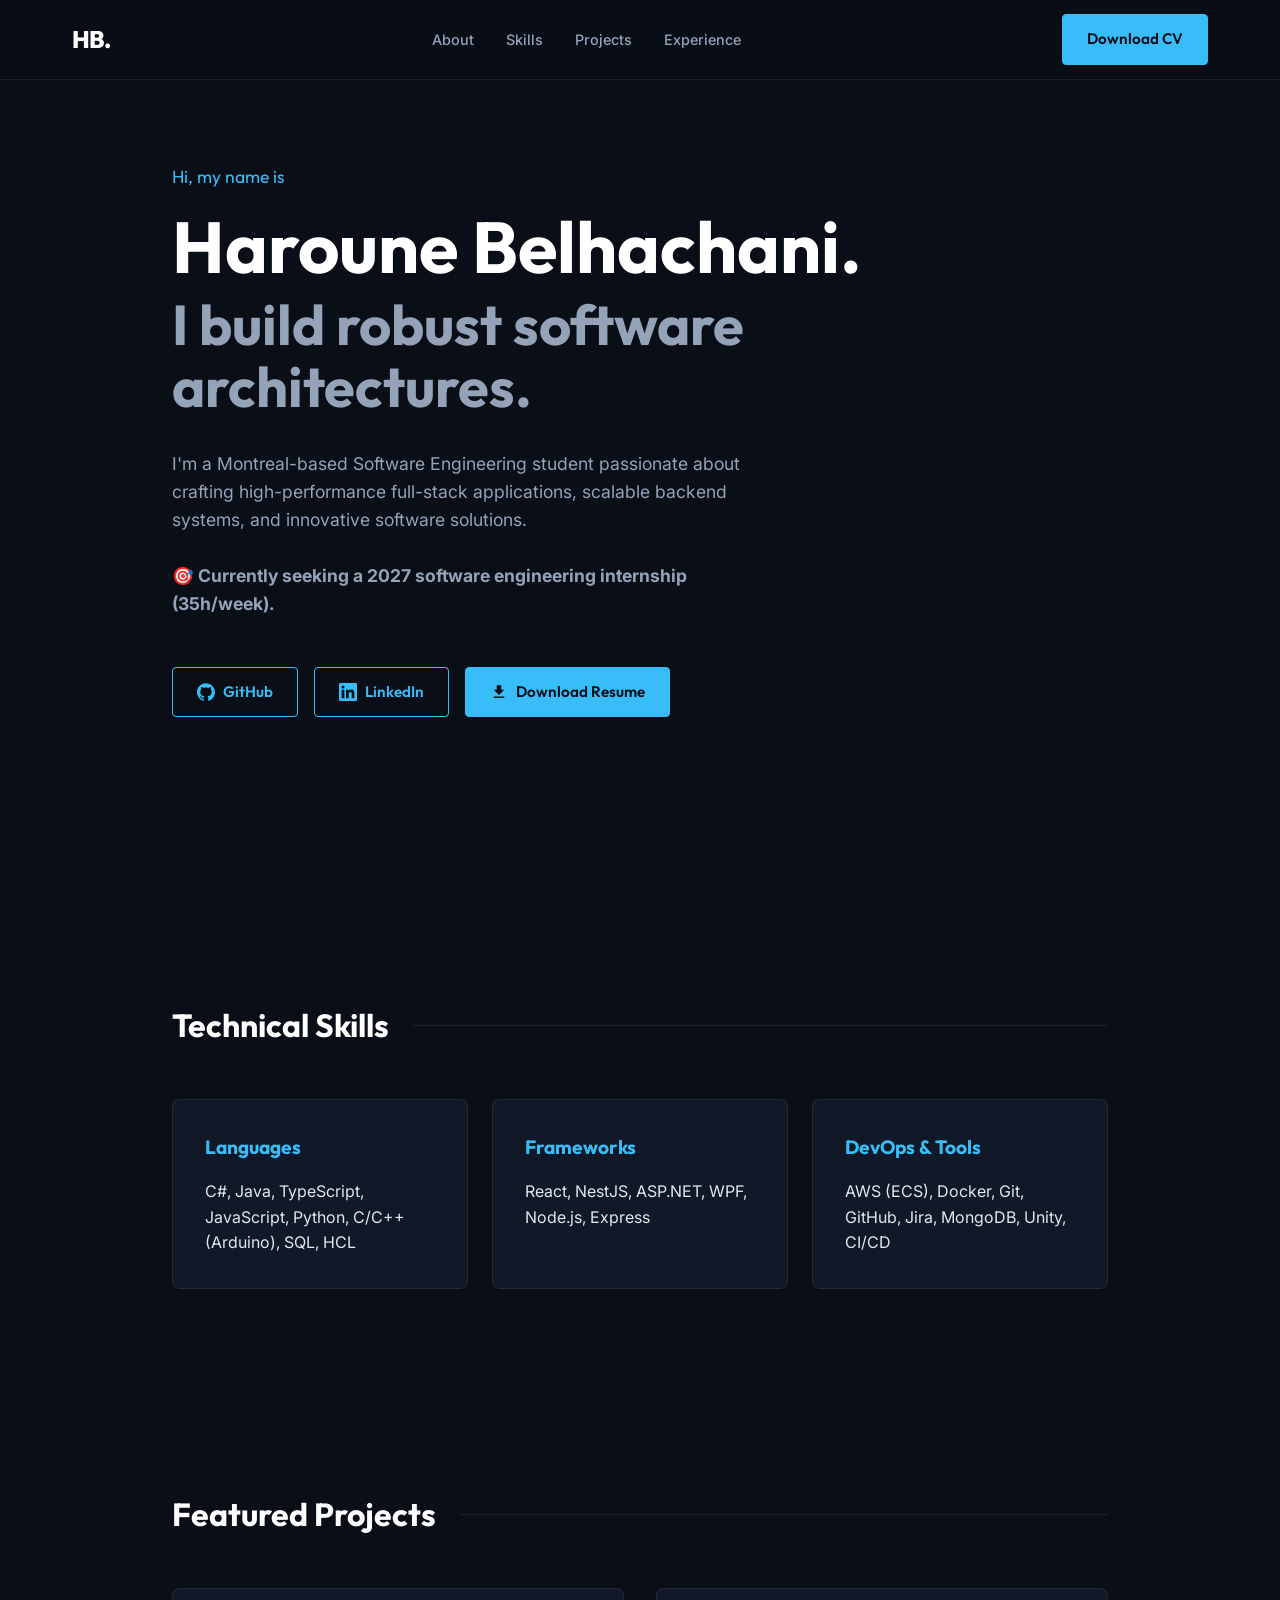
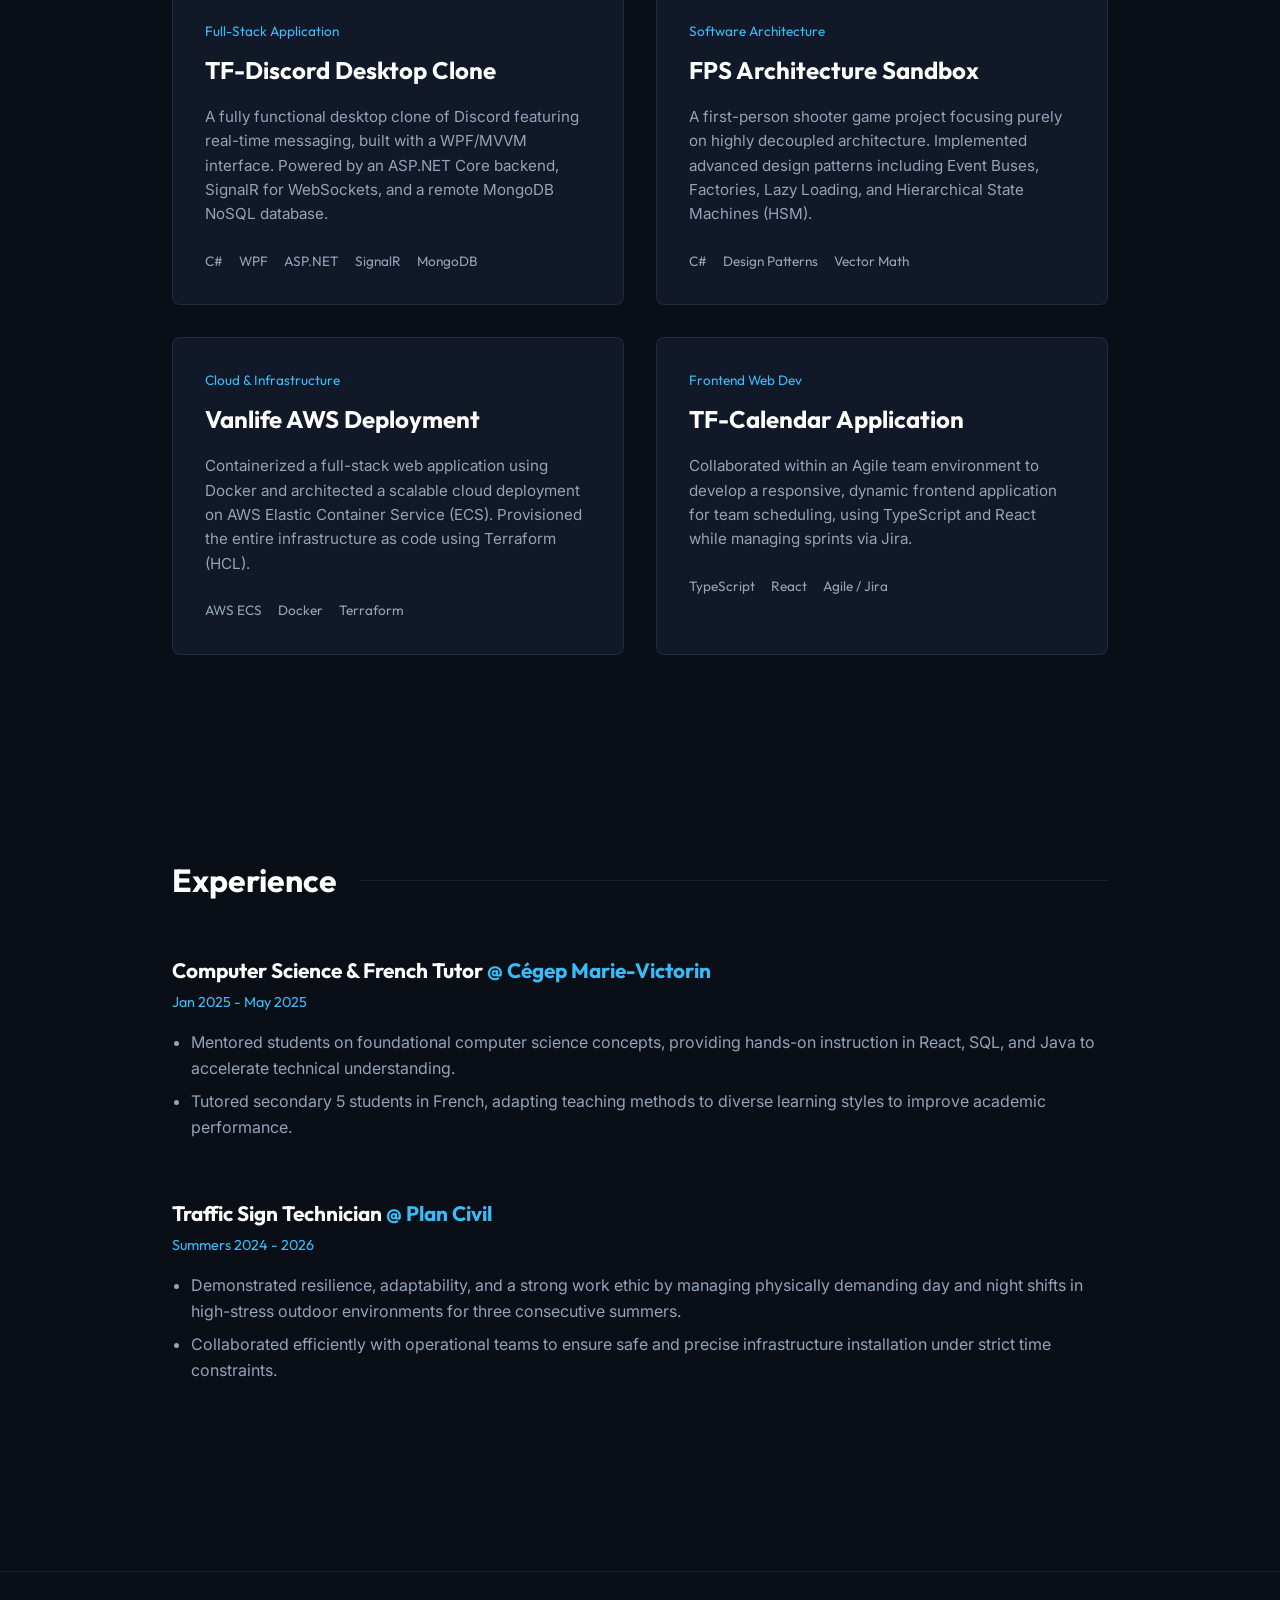
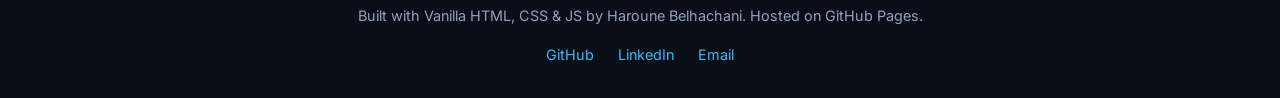
==== index.html @ a88378b0 "init" ====
<!DOCTYPE html>
<html lang="en">
<head>
    <meta charset="UTF-8">
    <meta name="viewport" content="width=device-width, initial-scale=1.0">
    <title>Haroune Belhachani | Software Engineering Student</title>
    <meta name="description" content="Portfolio of Haroune Belhachani, a Software Engineering student specializing in full-stack development, C#, React, and DevOps.">
    <link rel="preconnect" href="https://fonts.googleapis.com">
    <link rel="preconnect" href="https://fonts.gstatic.com" crossorigin>
    <link href="https://fonts.googleapis.com/css2?family=Inter:wght@400;500;600&family=Outfit:wght@500;700;800&display=swap" rel="stylesheet">
    <link rel="stylesheet" href="styles.css">
</head>
<body>
    <nav id="navbar">
        <div class="nav-container">
            <a href="#" class="logo">HB.</a>
            <ul class="nav-links">
                <li><a href="#about">About</a></li>
                <li><a href="#skills">Skills</a></li>
                <li><a href="#projects">Projects</a></li>
                <li><a href="#experience">Experience</a></li>
            </ul>
            <a href="../CV_Haroune_Belhachani.pdf" class="btn-primary nav-cta" target="_blank" rel="noopener noreferrer">Download CV</a>
        </div>
    </nav>

    <main>
        <header id="hero" class="section">
            <div class="container hero-content fade-in">
                <p class="greeting">Hi, my name is</p>
                <h1 class="name">Haroune Belhachani.</h1>
                <h2 class="subtitle">I build robust software architectures.</h2>
                <p class="hero-description">
                    I'm a Montreal-based Software Engineering student passionate about crafting high-performance full-stack applications, scalable backend systems, and innovative software solutions.<br><br>
                    <strong>🎯 Currently seeking a 2027 software engineering internship (35h/week).</strong>
                </p>
                <div class="hero-actions">
                    <a href="https://github.com/Haroune07" target="_blank" rel="noopener noreferrer" class="btn-outline">
                        <svg viewBox="0 0 24 24" class="icon"><path d="M12 .297c-6.63 0-12 5.373-12 12 0 5.303 3.438 9.8 8.205 11.385.6.113.82-.258.82-.577 0-.285-.01-1.04-.015-2.04-3.338.724-4.042-1.61-4.042-1.61C4.422 18.07 3.633 17.7 3.633 17.7c-1.087-.744.084-.729.084-.729 1.205.084 1.838 1.236 1.838 1.236 1.07 1.835 2.809 1.305 3.495.998.108-.776.417-1.305.76-1.605-2.665-.3-5.466-1.332-5.466-5.93 0-1.31.465-2.38 1.235-3.22-.135-.303-.54-1.523.105-3.176 0 0 1.005-.322 3.3 1.23.96-.267 1.98-.399 3-.405 1.02.006 2.04.138 3 .405 2.28-1.552 3.285-1.23 3.285-1.23.645 1.653.24 2.873.12 3.176.765.84 1.23 1.91 1.23 3.22 0 4.61-2.805 5.625-5.475 5.92.42.36.81 1.096.81 2.22 0 1.606-.015 2.896-.015 3.286 0 .315.21.69.825.57C20.565 22.092 24 17.592 24 12.297c0-6.627-5.373-12-12-12"/></svg>
                        GitHub
                    </a>
                    <a href="https://www.linkedin.com/in/haroune-belhachani-4a7b41386/" target="_blank" rel="noopener noreferrer" class="btn-outline">
                        <svg viewBox="0 0 24 24" class="icon"><path d="M20.447 20.452h-3.554v-5.569c0-1.328-.027-3.037-1.852-3.037-1.853 0-2.136 1.445-2.136 2.939v5.667H9.351V9h3.414v1.561h.046c.477-.9 1.637-1.85 3.37-1.85 3.601 0 4.267 2.37 4.267 5.455v6.286zM5.337 7.433a2.062 2.062 0 01-2.063-2.065 2.064 2.064 0 112.063 2.065zm1.782 13.019H3.555V9h3.564v11.452zM22.225 0H1.771C.792 0 0 .774 0 1.729v20.542C0 23.227.792 24 1.771 24h20.451C23.2 24 24 23.227 24 22.271V1.729C24 .774 23.2 0 22.222 0h.003z"/></svg>
                        LinkedIn
                    </a>
                    <!-- Highly accessible CV download -->
                    <a href="../CV_Haroune_Belhachani.pdf" target="_blank" rel="noopener noreferrer" class="btn-primary pulse-btn">
                        <svg viewBox="0 0 24 24" class="icon"><path d="M19 9h-4V3H9v6H5l7 7 7-7zM5 18v2h14v-2H5z"/></svg>
                        Download Resume
                    </a>
                </div>
            </div>
        </header>

        <section id="skills" class="section">
            <div class="container reveal">
                <h2 class="section-title">Technical Skills</h2>
                <div class="skills-wrapper">
                    <div class="skill-card">
                        <h3>Languages</h3>
                        <p>C#, Java, TypeScript, JavaScript, Python, C/C++ (Arduino), SQL, HCL</p>
                    </div>
                    <div class="skill-card">
                        <h3>Frameworks</h3>
                        <p>React, NestJS, ASP.NET, WPF, Node.js, Express</p>
                    </div>
                    <div class="skill-card">
                        <h3>DevOps & Tools</h3>
                        <p>AWS (ECS), Docker, Git, GitHub, Jira, MongoDB, Unity, CI/CD</p>
                    </div>
                </div>
            </div>
        </section>

        <section id="projects" class="section">
            <div class="container reveal">
                <h2 class="section-title">Featured Projects</h2>
                <div class="projects-grid">
                    
                    <div class="project-card">
                        <div class="project-content">
                            <span class="project-overline">Full-Stack Application</span>
                            <h3 class="project-title"><a href="https://github.com/Haroune07/TF-Discord" target="_blank">TF-Discord Desktop Clone</a></h3>
                            <div class="project-description">
                                <p>A fully functional desktop clone of Discord featuring real-time messaging, built with a WPF/MVVM interface. Powered by an ASP.NET Core backend, SignalR for WebSockets, and a remote MongoDB NoSQL database.</p>
                            </div>
                            <ul class="project-tech-list">
                                <li>C#</li>
                                <li>WPF</li>
                                <li>ASP.NET</li>
                                <li>SignalR</li>
                                <li>MongoDB</li>
                            </ul>
                        </div>
                    </div>

                    <div class="project-card">
                        <div class="project-content">
                            <span class="project-overline">Software Architecture</span>
                            <h3 class="project-title"><a href="https://github.com/Haroune07/FPS-shooter-2026-06-22_12-55-35" target="_blank">FPS Architecture Sandbox</a></h3>
                            <div class="project-description">
                                <p>A first-person shooter game project focusing purely on highly decoupled architecture. Implemented advanced design patterns including Event Buses, Factories, Lazy Loading, and Hierarchical State Machines (HSM).</p>
                            </div>
                            <ul class="project-tech-list">
                                <li>C#</li>
                                <li>Design Patterns</li>
                                <li>Vector Math</li>
                            </ul>
                        </div>
                    </div>

                    <div class="project-card">
                        <div class="project-content">
                            <span class="project-overline">Cloud & Infrastructure</span>
                            <h3 class="project-title"><a href="https://github.com/Haroune07/414-vanlife-infrastructure" target="_blank">Vanlife AWS Deployment</a></h3>
                            <div class="project-description">
                                <p>Containerized a full-stack web application using Docker and architected a scalable cloud deployment on AWS Elastic Container Service (ECS). Provisioned the entire infrastructure as code using Terraform (HCL).</p>
                            </div>
                            <ul class="project-tech-list">
                                <li>AWS ECS</li>
                                <li>Docker</li>
                                <li>Terraform</li>
                            </ul>
                        </div>
                    </div>

                    <div class="project-card">
                        <div class="project-content">
                            <span class="project-overline">Frontend Web Dev</span>
                            <h3 class="project-title"><a href="https://github.com/Haroune07/TF-Calendar-Frontend" target="_blank">TF-Calendar Application</a></h3>
                            <div class="project-description">
                                <p>Collaborated within an Agile team environment to develop a responsive, dynamic frontend application for team scheduling, using TypeScript and React while managing sprints via Jira.</p>
                            </div>
                            <ul class="project-tech-list">
                                <li>TypeScript</li>
                                <li>React</li>
                                <li>Agile / Jira</li>
                            </ul>
                        </div>
                    </div>

                </div>
            </div>
        </section>

        <section id="experience" class="section">
            <div class="container reveal">
                <h2 class="section-title">Experience</h2>
                <div class="experience-list">
                    
                    <div class="job">
                        <div class="job-header">
                            <h3>Computer Science & French Tutor <span>@ Cégep Marie-Victorin</span></h3>
                            <span class="job-date">Jan 2025 - May 2025</span>
                        </div>
                        <ul>
                            <li>Mentored students on foundational computer science concepts, providing hands-on instruction in React, SQL, and Java to accelerate technical understanding.</li>
                            <li>Tutored secondary 5 students in French, adapting teaching methods to diverse learning styles to improve academic performance.</li>
                        </ul>
                    </div>

                    <div class="job">
                        <div class="job-header">
                            <h3>Traffic Sign Technician <span>@ Plan Civil</span></h3>
                            <span class="job-date">Summers 2024 - 2026</span>
                        </div>
                        <ul>
                            <li>Demonstrated resilience, adaptability, and a strong work ethic by managing physically demanding day and night shifts in high-stress outdoor environments for three consecutive summers.</li>
                            <li>Collaborated efficiently with operational teams to ensure safe and precise infrastructure installation under strict time constraints.</li>
                        </ul>
                    </div>

                </div>
            </div>
        </section>
    </main>

    <footer>
        <div class="container">
            <p>Built with Vanilla HTML, CSS & JS by Haroune Belhachani. Hosted on GitHub Pages.</p>
            <div class="footer-links">
                <a href="https://github.com/Haroune07" target="_blank" rel="noopener noreferrer">GitHub</a>
                <a href="https://www.linkedin.com/in/haroune-belhachani-4a7b41386/" target="_blank" rel="noopener noreferrer">LinkedIn</a>
                <a href="mailto:harounebelh45@gmail.com">Email</a>
            </div>
        </div>
    </footer>

    <script src="script.js"></script>
</body>
</html>
---- styles.css ----
:root {
    --bg-color: #0a0e17; /* Very deep blue-black */
    --bg-alt: #111827; /* Slightly lighter slate */
    --text-primary: #e2e8f0;
    --text-secondary: #94a3b8;
    --accent: #38bdf8; /* Vibrant light blue */
    --accent-hover: #0284c7;
    --font-heading: 'Outfit', sans-serif;
    --font-body: 'Inter', sans-serif;
    --border-color: rgba(255, 255, 255, 0.08);
}

* {
    margin: 0;
    padding: 0;
    box-sizing: border-box;
}

html {
    scroll-behavior: smooth;
    font-size: 16px;
}

body {
    background-color: var(--bg-color);
    color: var(--text-primary);
    font-family: var(--font-body);
    line-height: 1.6;
    overflow-x: hidden;
}

/* Typography */
h1, h2, h3, h4 {
    font-family: var(--font-heading);
    color: #ffffff;
    font-weight: 700;
}

a {
    text-decoration: none;
    color: var(--accent);
    transition: color 0.2s ease;
}

a:hover {
    color: var(--accent-hover);
}

.container {
    max-width: 1000px;
    margin: 0 auto;
    padding: 0 2rem;
}

.section {
    padding: 100px 0;
}

.section-title {
    font-size: 2rem;
    margin-bottom: 3rem;
    display: flex;
    align-items: center;
}

.section-title::after {
    content: '';
    height: 1px;
    background: var(--border-color);
    flex-grow: 1;
    margin-left: 1.5rem;
}

/* Navbar */
#navbar {
    position: fixed;
    top: 0;
    width: 100%;
    height: 80px;
    background: rgba(10, 14, 23, 0.92); /* Less transparent to reduce the 'factory glass' look */
    z-index: 100;
    border-bottom: 1px solid var(--border-color);
}

.nav-container {
    max-width: 1200px;
    margin: 0 auto;
    padding: 0 2rem;
    height: 100%;
    display: flex;
    justify-content: space-between;
    align-items: center;
}

.logo {
    font-family: var(--font-heading);
    font-size: 1.5rem;
    font-weight: 800;
    color: #ffffff;
    letter-spacing: -1px;
}

.nav-links {
    display: flex;
    list-style: none;
    gap: 2rem;
}

.nav-links a {
    color: var(--text-secondary);
    font-size: 0.9rem;
    font-weight: 500;
}

.nav-links a:hover {
    color: var(--accent);
}

/* Buttons */
.btn-primary, .btn-outline {
    display: inline-flex;
    align-items: center;
    gap: 0.5rem;
    padding: 0.75rem 1.5rem;
    border-radius: 4px;
    font-weight: 600;
    font-family: var(--font-heading);
    font-size: 0.95rem;
    transition: all 0.2s ease;
    cursor: pointer;
}

.btn-primary {
    background-color: var(--accent);
    color: #0a0e17;
    border: 1px solid var(--accent);
}

.btn-primary:hover {
    background-color: transparent;
    color: var(--accent);
}

.btn-outline {
    background-color: transparent;
    color: var(--accent);
    border: 1px solid var(--accent);
}

.btn-outline:hover {
    background-color: rgba(56, 189, 248, 0.1);
}

.icon {
    width: 18px;
    height: 18px;
    fill: currentColor;
}

.pulse-btn {
    position: relative;
    box-shadow: 0 0 0 0 rgba(56, 189, 248, 0.4);
    animation: pulse 2s infinite;
}

@keyframes pulse {
    0% { box-shadow: 0 0 0 0 rgba(56, 189, 248, 0.4); }
    70% { box-shadow: 0 0 0 10px rgba(56, 189, 248, 0); }
    100% { box-shadow: 0 0 0 0 rgba(56, 189, 248, 0); }
}

/* Hero Section */
#hero {
    min-height: 100vh;
    display: flex;
    align-items: center;
    padding-top: 80px; /* Offset for navbar */
}

.greeting {
    color: var(--accent);
    font-family: var(--font-heading);
    margin-bottom: 1rem;
    font-size: 1.1rem;
}

.name {
    font-size: 4.5rem;
    line-height: 1.1;
    margin-bottom: 0.5rem;
}

.subtitle {
    font-size: 3.5rem;
    color: var(--text-secondary);
    line-height: 1.1;
    margin-bottom: 2rem;
}

.hero-description {
    max-width: 600px;
    font-size: 1.1rem;
    margin-bottom: 3rem;
    color: var(--text-secondary);
}

.hero-actions {
    display: flex;
    gap: 1rem;
    flex-wrap: wrap;
}

/* Skills */
.skills-wrapper {
    display: grid;
    grid-template-columns: repeat(auto-fit, minmax(250px, 1fr));
    gap: 1.5rem;
}

.skill-card {
    background: var(--bg-alt);
    border: 1px solid var(--border-color);
    padding: 2rem;
    border-radius: 8px;
    transition: transform 0.3s ease;
}

.skill-card:hover {
    transform: translateY(-5px);
    border-color: rgba(255, 255, 255, 0.2);
}

.skill-card h3 {
    color: var(--accent);
    margin-bottom: 1rem;
    font-size: 1.2rem;
}

/* Projects */
.projects-grid {
    display: grid;
    grid-template-columns: repeat(auto-fit, minmax(300px, 1fr));
    gap: 2rem;
}

.project-card {
    background: var(--bg-alt);
    border: 1px solid var(--border-color);
    border-radius: 8px;
    padding: 2rem;
    display: flex;
    flex-direction: column;
    justify-content: space-between;
    transition: transform 0.3s ease, border-color 0.3s ease;
}

.project-card:hover {
    transform: translateY(-8px);
    border-color: var(--accent);
}

.project-overline {
    color: var(--accent);
    font-family: var(--font-heading);
    font-size: 0.85rem;
    display: block;
    margin-bottom: 0.5rem;
}

.project-title {
    font-size: 1.5rem;
    margin-bottom: 1rem;
}

.project-title a {
    color: #ffffff;
}

.project-title a:hover {
    color: var(--accent);
}

.project-description p {
    color: var(--text-secondary);
    font-size: 0.95rem;
    margin-bottom: 1.5rem;
}

.project-tech-list {
    display: flex;
    flex-wrap: wrap;
    gap: 1rem;
    list-style: none;
    color: var(--text-secondary);
    font-family: var(--font-heading);
    font-size: 0.85rem;
}

/* Experience */
.experience-list {
    display: flex;
    flex-direction: column;
    gap: 3rem;
}

.job-header {
    margin-bottom: 1rem;
}

.job-header h3 {
    font-size: 1.3rem;
}

.job-header span {
    color: var(--accent);
}

.job-date {
    display: block;
    color: var(--text-secondary);
    font-size: 0.9rem;
    margin-top: 0.25rem;
    font-family: var(--font-heading);
}

.job ul {
    padding-left: 1.2rem;
    color: var(--text-secondary);
}

.job li {
    margin-bottom: 0.5rem;
}

/* Footer */
footer {
    text-align: center;
    padding: 2rem 0;
    border-top: 1px solid var(--border-color);
    margin-top: 5rem;
    color: var(--text-secondary);
    font-size: 0.9rem;
}

.footer-links {
    margin-top: 1rem;
    display: flex;
    justify-content: center;
    gap: 1.5rem;
}

/* Animations */
.fade-in {
    animation: fadeIn 1s cubic-bezier(0.16, 1, 0.3, 1) forwards;
}

@keyframes fadeIn {
    from { opacity: 0; transform: translateY(20px); }
    to { opacity: 1; transform: translateY(0); }
}

.reveal {
    opacity: 0;
    transform: translateY(30px);
    transition: opacity 0.8s ease-out, transform 0.8s ease-out;
}

.reveal.active {
    opacity: 1;
    transform: translateY(0);
}

/* Responsive */
@media (max-width: 768px) {
    .name { font-size: 3rem; }
    .subtitle { font-size: 2.2rem; }
    .nav-links { display: none; } /* Simplified mobile nav */
    .section { padding: 60px 0; }
    
    .nav-cta {
        padding: 0.5rem 1rem;
        font-size: 0.85rem;
    }
}
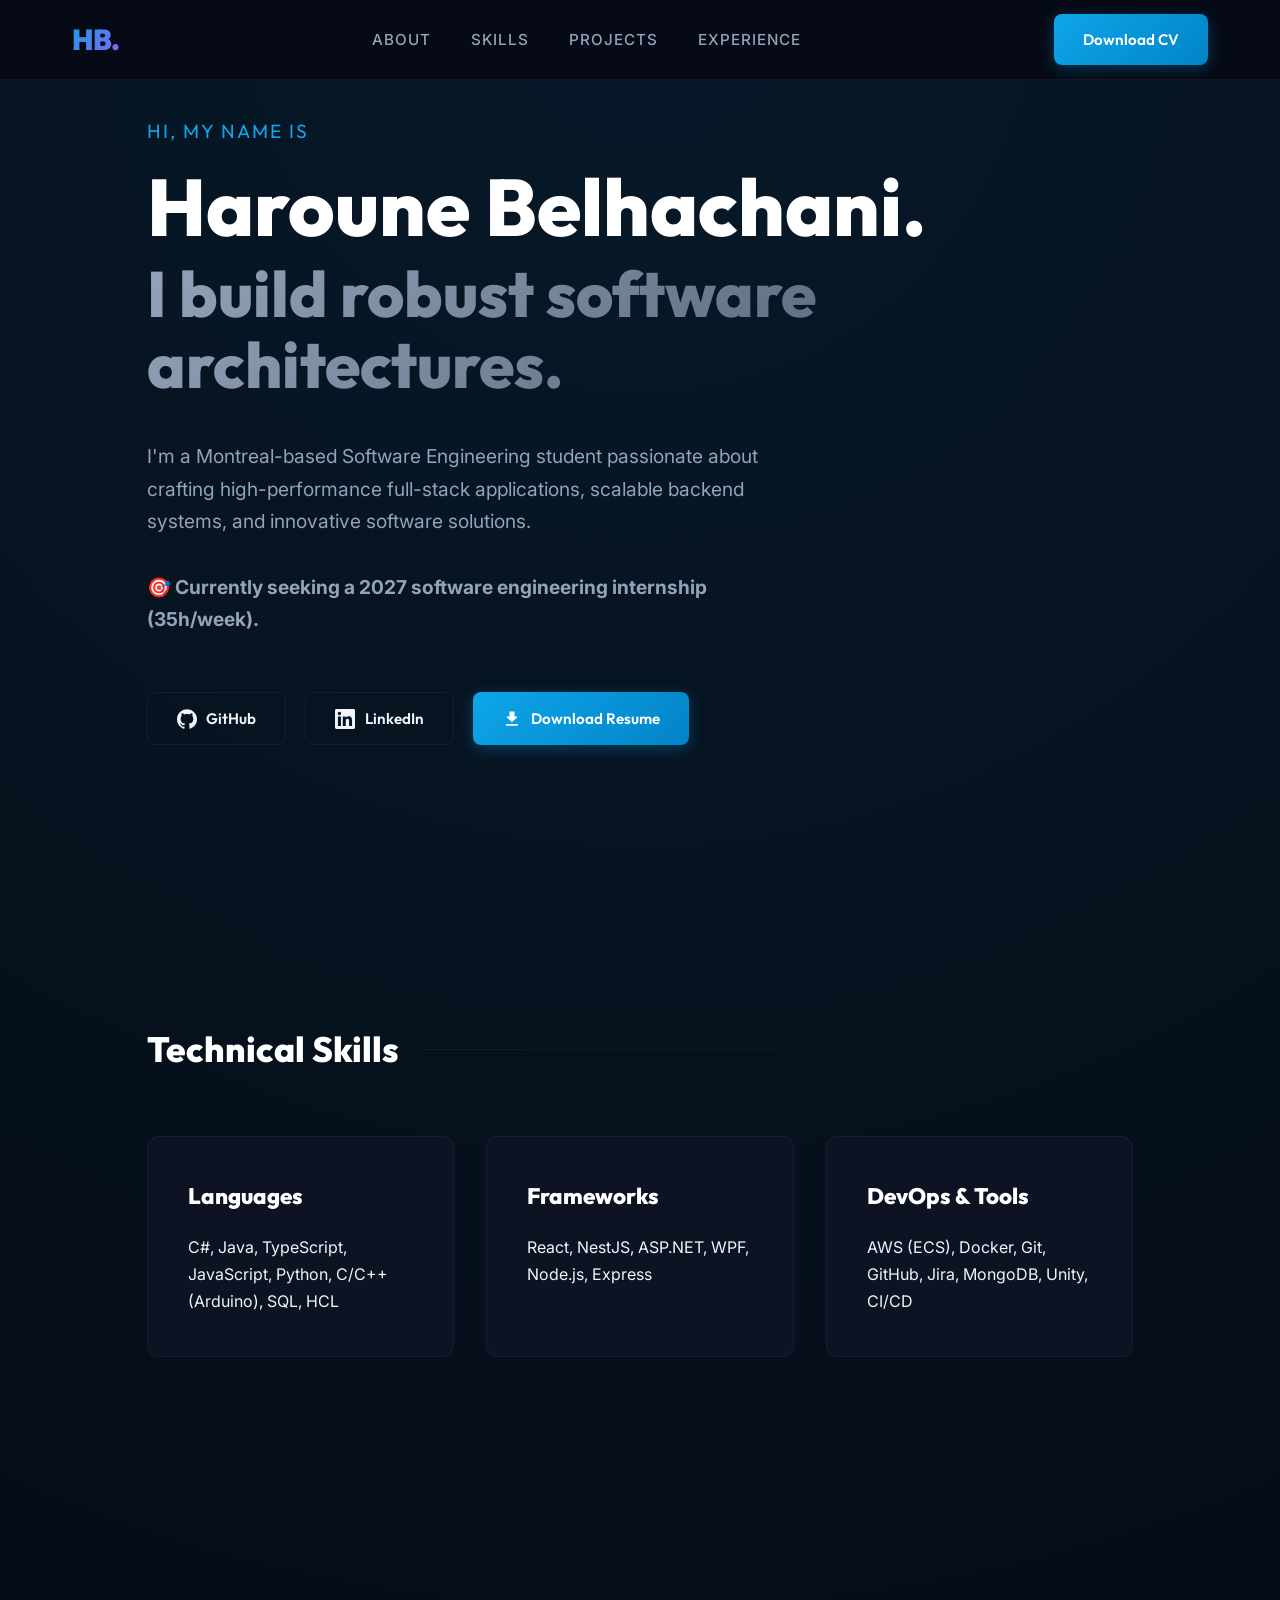
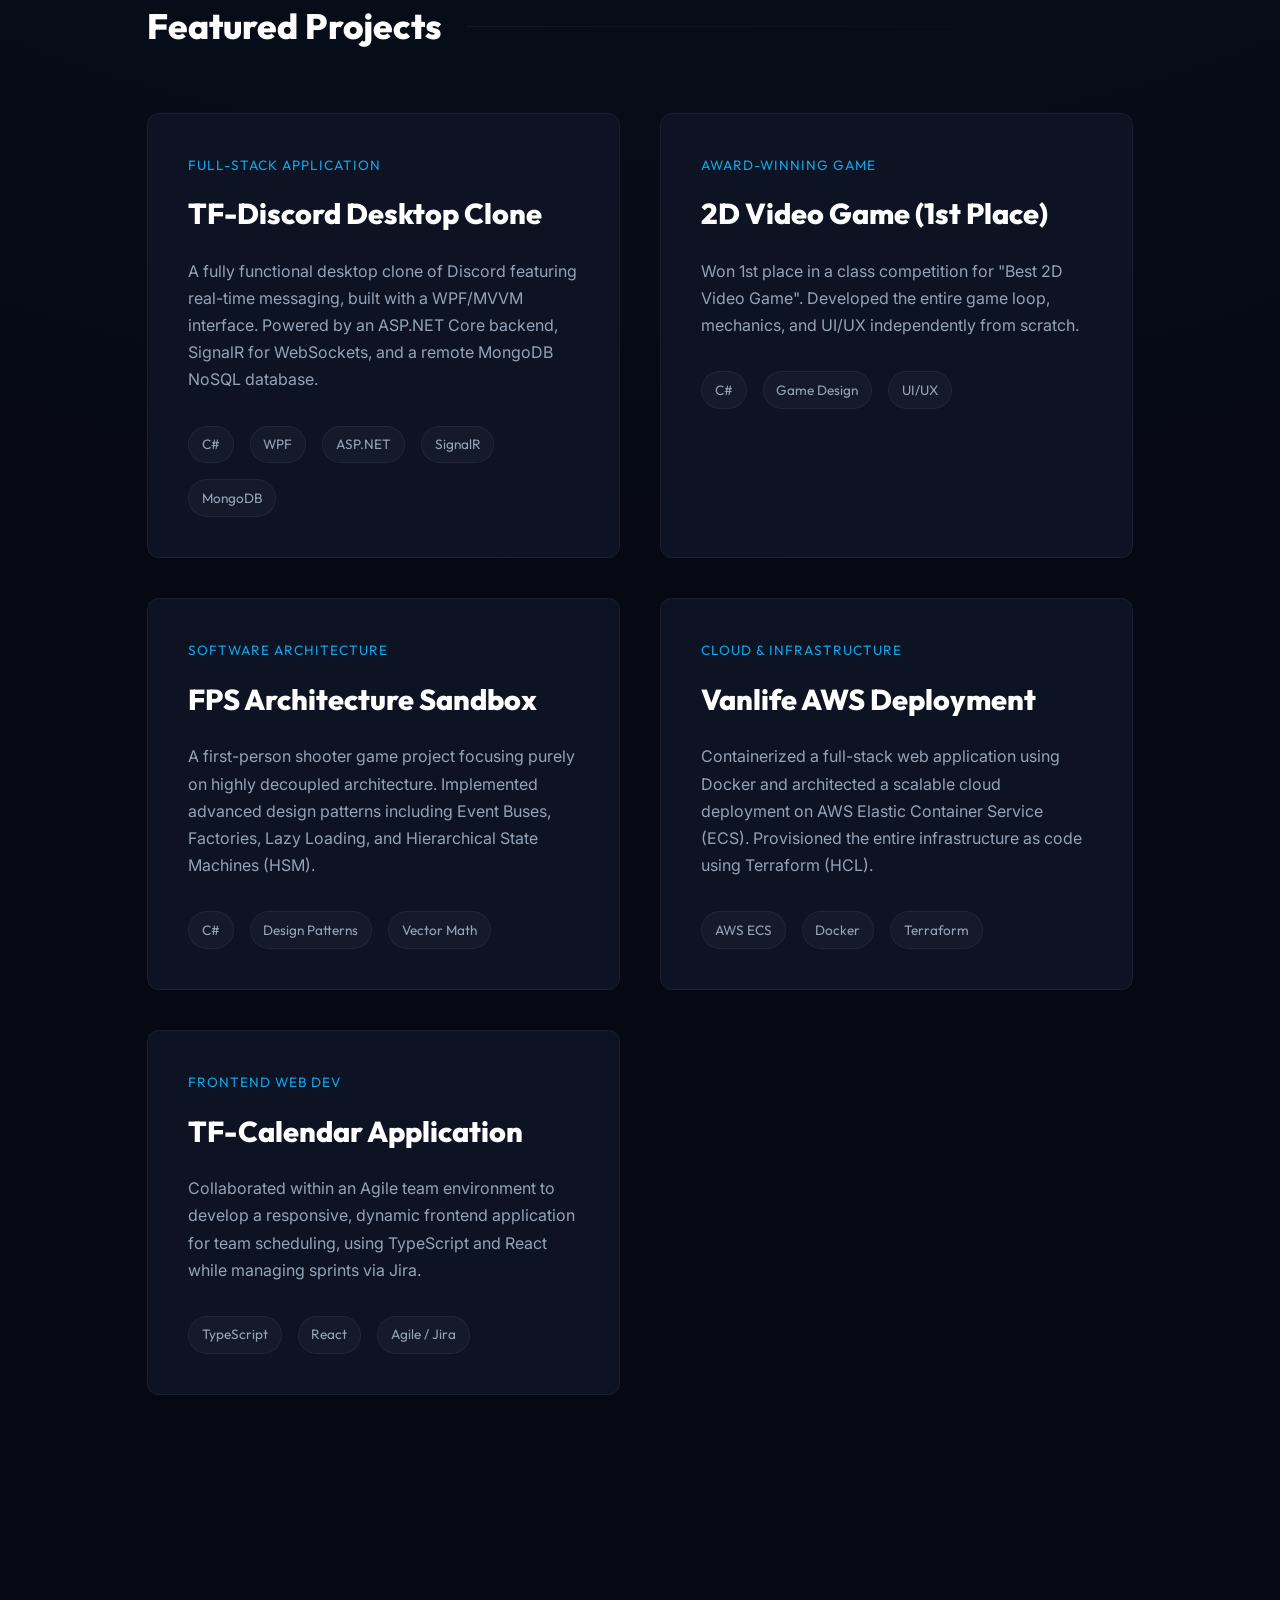
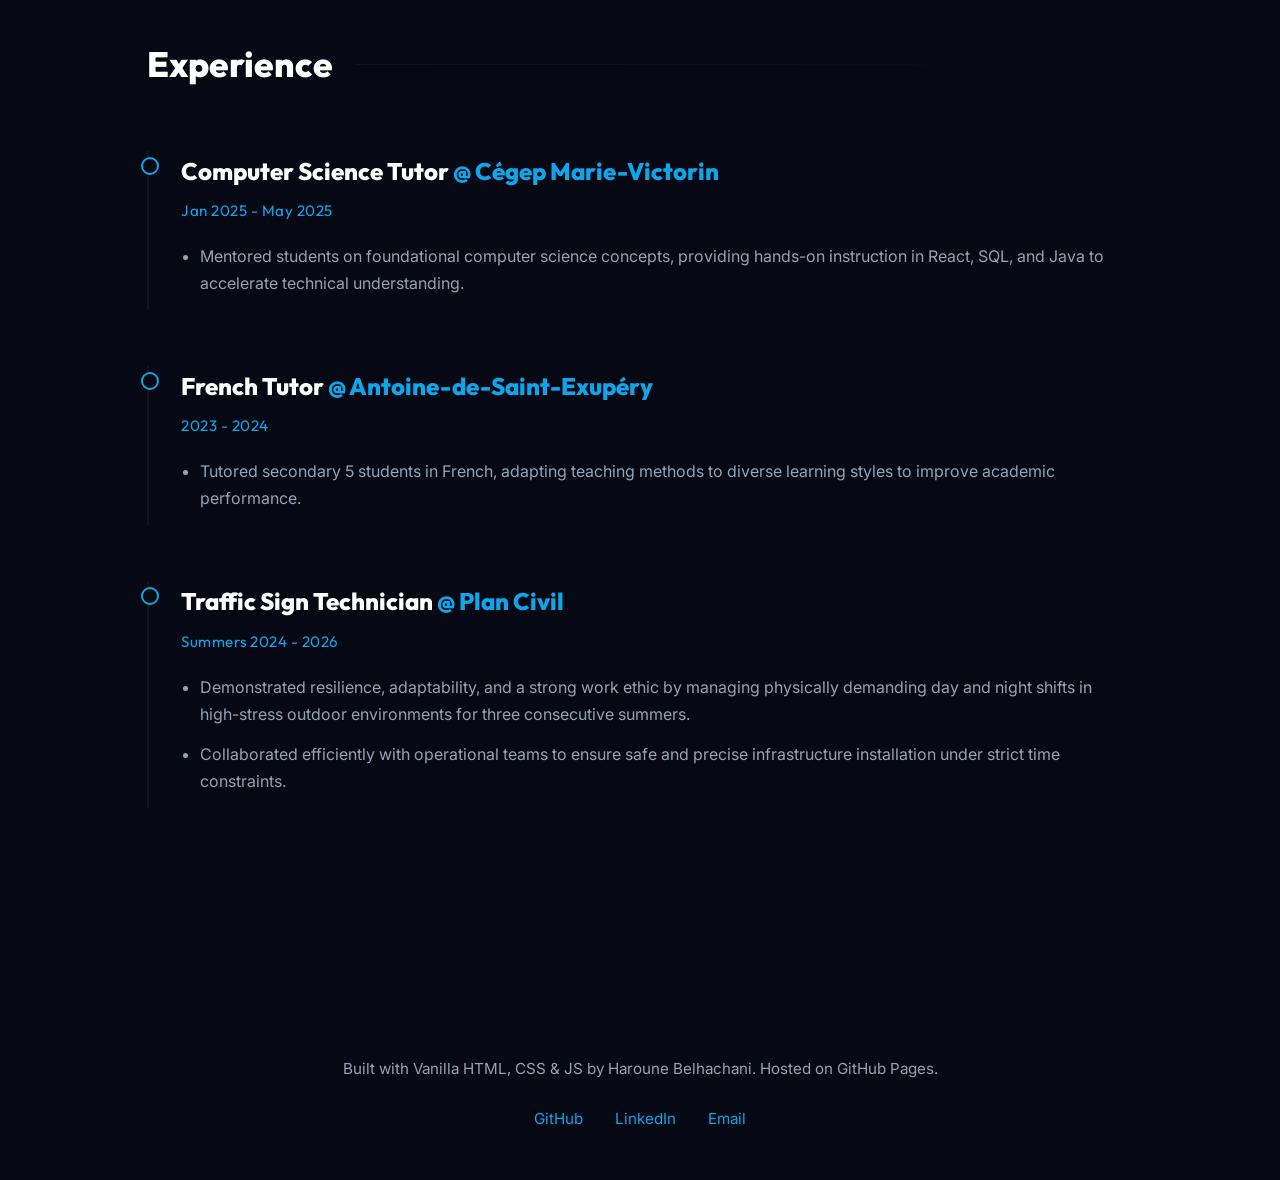
==== commit fa7761e4: "update visuals" ====
--- a/index.html
+++ b/index.html
@@ -96,6 +96,21 @@
 
                     <div class="project-card">
                         <div class="project-content">
+                            <span class="project-overline">Award-Winning Game</span>
+                            <h3 class="project-title"><a href="https://github.com/Haroune07/school-game" target="_blank">2D Video Game (1st Place)</a></h3>
+                            <div class="project-description">
+                                <p>Won 1st place in a class competition for "Best 2D Video Game". Developed the entire game loop, mechanics, and UI/UX independently from scratch.</p>
+                            </div>
+                            <ul class="project-tech-list">
+                                <li>C#</li>
+                                <li>Game Design</li>
+                                <li>UI/UX</li>
+                            </ul>
+                        </div>
+                    </div>
+
+                    <div class="project-card">
+                        <div class="project-content">
                             <span class="project-overline">Software Architecture</span>
                             <h3 class="project-title"><a href="https://github.com/Haroune07/FPS-shooter-2026-06-22_12-55-35" target="_blank">FPS Architecture Sandbox</a></h3>
                             <div class="project-description">
@@ -150,11 +165,20 @@
                     
                     <div class="job">
                         <div class="job-header">
-                            <h3>Computer Science & French Tutor <span>@ Cégep Marie-Victorin</span></h3>
+                            <h3>Computer Science Tutor <span>@ Cégep Marie-Victorin</span></h3>
                             <span class="job-date">Jan 2025 - May 2025</span>
                         </div>
                         <ul>
                             <li>Mentored students on foundational computer science concepts, providing hands-on instruction in React, SQL, and Java to accelerate technical understanding.</li>
+                        </ul>
+                    </div>
+
+                    <div class="job">
+                        <div class="job-header">
+                            <h3>French Tutor <span>@ Antoine-de-Saint-Exupéry</span></h3>
+                            <span class="job-date">2023 - 2024</span>
+                        </div>
+                        <ul>
                             <li>Tutored secondary 5 students in French, adapting teaching methods to diverse learning styles to improve academic performance.</li>
                         </ul>
                     </div>
--- a/styles.css
+++ b/styles.css
@@ -1,13 +1,14 @@
 :root {
-    --bg-color: #0a0e17; /* Very deep blue-black */
-    --bg-alt: #111827; /* Slightly lighter slate */
-    --text-primary: #e2e8f0;
+    --bg-base: #060913; /* Even darker, sleek background */
+    --bg-card: #0d1323; /* Elevated card background */
+    --text-primary: #f1f5f9;
     --text-secondary: #94a3b8;
-    --accent: #38bdf8; /* Vibrant light blue */
-    --accent-hover: #0284c7;
+    --accent-primary: #0ea5e9; /* Cyan-blue */
+    --accent-secondary: #8b5cf6; /* Purple for gradient */
     --font-heading: 'Outfit', sans-serif;
     --font-body: 'Inter', sans-serif;
-    --border-color: rgba(255, 255, 255, 0.08);
+    --border-subtle: rgba(255, 255, 255, 0.05);
+    --border-hover: rgba(14, 165, 233, 0.4);
 }
 
 * {
@@ -22,51 +23,56 @@
 }
 
 body {
-    background-color: var(--bg-color);
+    background-color: var(--bg-base);
     color: var(--text-primary);
     font-family: var(--font-body);
-    line-height: 1.6;
+    line-height: 1.7;
     overflow-x: hidden;
+    /* Add a subtle top-center radial gradient glow for depth */
+    background-image: radial-gradient(circle at 50% 0%, rgba(14, 165, 233, 0.1) 0%, transparent 50%);
+    background-repeat: no-repeat;
 }
 
 /* Typography */
 h1, h2, h3, h4 {
     font-family: var(--font-heading);
     color: #ffffff;
-    font-weight: 700;
+    font-weight: 800;
 }
 
 a {
     text-decoration: none;
-    color: var(--accent);
-    transition: color 0.2s ease;
+    color: var(--accent-primary);
+    transition: all 0.3s ease;
 }
 
 a:hover {
-    color: var(--accent-hover);
+    color: #38bdf8;
+    text-shadow: 0 0 8px rgba(14, 165, 233, 0.4);
 }
 
 .container {
-    max-width: 1000px;
+    max-width: 1050px;
     margin: 0 auto;
     padding: 0 2rem;
 }
 
 .section {
-    padding: 100px 0;
+    padding: 120px 0;
 }
 
 .section-title {
-    font-size: 2rem;
-    margin-bottom: 3rem;
+    font-size: 2.2rem;
+    margin-bottom: 3.5rem;
     display: flex;
     align-items: center;
+    color: #ffffff;
 }
 
 .section-title::after {
     content: '';
     height: 1px;
-    background: var(--border-color);
+    background: linear-gradient(90deg, var(--border-subtle), transparent);
     flex-grow: 1;
     margin-left: 1.5rem;
 }
@@ -77,9 +83,12 @@
     top: 0;
     width: 100%;
     height: 80px;
-    background: rgba(10, 14, 23, 0.92); /* Less transparent to reduce the 'factory glass' look */
+    background: rgba(6, 9, 19, 0.85);
+    backdrop-filter: blur(12px);
+    -webkit-backdrop-filter: blur(12px);
     z-index: 100;
-    border-bottom: 1px solid var(--border-color);
+    border-bottom: 1px solid var(--border-subtle);
+    transition: all 0.3s ease;
 }
 
 .nav-container {
@@ -94,79 +103,97 @@
 
 .logo {
     font-family: var(--font-heading);
-    font-size: 1.5rem;
-    font-weight: 800;
+    font-size: 1.8rem;
+    font-weight: 900;
     color: #ffffff;
     letter-spacing: -1px;
+    background: linear-gradient(135deg, var(--accent-primary), var(--accent-secondary));
+    -webkit-background-clip: text;
+    -webkit-text-fill-color: transparent;
 }
 
 .nav-links {
     display: flex;
     list-style: none;
-    gap: 2rem;
+    gap: 2.5rem;
 }
 
 .nav-links a {
     color: var(--text-secondary);
-    font-size: 0.9rem;
+    font-size: 0.95rem;
     font-weight: 500;
+    text-transform: uppercase;
+    letter-spacing: 1px;
 }
 
 .nav-links a:hover {
-    color: var(--accent);
+    color: #ffffff;
+    text-shadow: none;
 }
 
 /* Buttons */
 .btn-primary, .btn-outline {
     display: inline-flex;
     align-items: center;
-    gap: 0.5rem;
-    padding: 0.75rem 1.5rem;
-    border-radius: 4px;
+    gap: 0.6rem;
+    padding: 0.8rem 1.8rem;
+    border-radius: 8px; /* Softer radius */
     font-weight: 600;
     font-family: var(--font-heading);
     font-size: 0.95rem;
-    transition: all 0.2s ease;
+    transition: all 0.3s cubic-bezier(0.4, 0, 0.2, 1);
     cursor: pointer;
 }
 
 .btn-primary {
-    background-color: var(--accent);
-    color: #0a0e17;
-    border: 1px solid var(--accent);
+    background: linear-gradient(135deg, var(--accent-primary), #0284c7);
+    color: #ffffff;
+    border: none;
+    box-shadow: 0 4px 15px rgba(14, 165, 233, 0.3);
 }
 
 .btn-primary:hover {
-    background-color: transparent;
-    color: var(--accent);
+    transform: translateY(-2px);
+    box-shadow: 0 6px 20px rgba(14, 165, 233, 0.4);
+    color: #fff;
 }
 
 .btn-outline {
     background-color: transparent;
-    color: var(--accent);
-    border: 1px solid var(--accent);
+    color: var(--text-primary);
+    border: 1px solid var(--border-subtle);
 }
 
 .btn-outline:hover {
-    background-color: rgba(56, 189, 248, 0.1);
+    border-color: var(--accent-primary);
+    background-color: rgba(14, 165, 233, 0.05);
+    color: var(--accent-primary);
 }
 
 .icon {
-    width: 18px;
-    height: 18px;
+    width: 20px;
+    height: 20px;
     fill: currentColor;
 }
 
 .pulse-btn {
     position: relative;
-    box-shadow: 0 0 0 0 rgba(56, 189, 248, 0.4);
-    animation: pulse 2s infinite;
+}
+
+.pulse-btn::before {
+    content: '';
+    position: absolute;
+    top: -4px; left: -4px; right: -4px; bottom: -4px;
+    border-radius: 10px;
+    border: 2px solid var(--accent-primary);
+    animation: pulse 2s linear infinite;
+    opacity: 0;
+    pointer-events: none;
 }
 
 @keyframes pulse {
-    0% { box-shadow: 0 0 0 0 rgba(56, 189, 248, 0.4); }
-    70% { box-shadow: 0 0 0 10px rgba(56, 189, 248, 0); }
-    100% { box-shadow: 0 0 0 0 rgba(56, 189, 248, 0); }
+    0% { transform: scale(0.95); opacity: 0.6; }
+    100% { transform: scale(1.15); opacity: 0; }
 }
 
 /* Hero Section */
@@ -174,102 +201,144 @@
     min-height: 100vh;
     display: flex;
     align-items: center;
-    padding-top: 80px; /* Offset for navbar */
+    padding-top: 80px;
 }
 
 .greeting {
-    color: var(--accent);
+    color: var(--accent-primary);
     font-family: var(--font-heading);
     margin-bottom: 1rem;
-    font-size: 1.1rem;
+    font-size: 1.2rem;
+    letter-spacing: 2px;
+    text-transform: uppercase;
 }
 
 .name {
-    font-size: 4.5rem;
+    font-size: 5rem;
     line-height: 1.1;
     margin-bottom: 0.5rem;
+    color: #ffffff;
 }
 
 .subtitle {
-    font-size: 3.5rem;
+    font-size: 4rem;
     color: var(--text-secondary);
     line-height: 1.1;
-    margin-bottom: 2rem;
+    margin-bottom: 2.5rem;
+    background: linear-gradient(135deg, var(--text-secondary), #475569);
+    -webkit-background-clip: text;
+    -webkit-text-fill-color: transparent;
 }
 
 .hero-description {
-    max-width: 600px;
-    font-size: 1.1rem;
-    margin-bottom: 3rem;
+    max-width: 650px;
+    font-size: 1.2rem;
+    margin-bottom: 3.5rem;
     color: var(--text-secondary);
 }
 
 .hero-actions {
     display: flex;
-    gap: 1rem;
+    gap: 1.2rem;
     flex-wrap: wrap;
 }
 
 /* Skills */
 .skills-wrapper {
     display: grid;
-    grid-template-columns: repeat(auto-fit, minmax(250px, 1fr));
-    gap: 1.5rem;
+    grid-template-columns: repeat(auto-fit, minmax(280px, 1fr));
+    gap: 2rem;
 }
 
 .skill-card {
-    background: var(--bg-alt);
-    border: 1px solid var(--border-color);
-    padding: 2rem;
-    border-radius: 8px;
-    transition: transform 0.3s ease;
+    background: var(--bg-card);
+    border: 1px solid var(--border-subtle);
+    padding: 2.5rem;
+    border-radius: 12px;
+    transition: all 0.4s ease;
+    position: relative;
+    overflow: hidden;
+}
+
+.skill-card::before {
+    content: '';
+    position: absolute;
+    top: 0; left: 0; right: 0;
+    height: 3px;
+    background: linear-gradient(90deg, var(--accent-primary), var(--accent-secondary));
+    opacity: 0;
+    transition: opacity 0.4s ease;
 }
 
 .skill-card:hover {
-    transform: translateY(-5px);
-    border-color: rgba(255, 255, 255, 0.2);
+    transform: translateY(-8px);
+    border-color: var(--border-hover);
+    box-shadow: 0 10px 30px rgba(0,0,0,0.5);
+}
+
+.skill-card:hover::before {
+    opacity: 1;
 }
 
 .skill-card h3 {
-    color: var(--accent);
-    margin-bottom: 1rem;
-    font-size: 1.2rem;
+    color: #ffffff;
+    margin-bottom: 1.2rem;
+    font-size: 1.4rem;
 }
 
 /* Projects */
 .projects-grid {
     display: grid;
-    grid-template-columns: repeat(auto-fit, minmax(300px, 1fr));
-    gap: 2rem;
+    grid-template-columns: repeat(auto-fit, minmax(320px, 1fr));
+    gap: 2.5rem;
 }
 
 .project-card {
-    background: var(--bg-alt);
-    border: 1px solid var(--border-color);
-    border-radius: 8px;
-    padding: 2rem;
+    background: var(--bg-card);
+    border: 1px solid var(--border-subtle);
+    border-radius: 12px;
+    padding: 2.5rem;
     display: flex;
     flex-direction: column;
     justify-content: space-between;
-    transition: transform 0.3s ease, border-color 0.3s ease;
+    transition: all 0.4s ease;
+    position: relative;
+    overflow: hidden;
+}
+
+.project-card::before {
+    content: '';
+    position: absolute;
+    top: 0; left: 0; right: 0;
+    height: 3px;
+    background: linear-gradient(90deg, var(--accent-primary), var(--accent-secondary));
+    opacity: 0;
+    transition: opacity 0.4s ease;
 }
 
 .project-card:hover {
     transform: translateY(-8px);
-    border-color: var(--accent);
+    border-color: var(--border-hover);
+    box-shadow: 0 10px 30px rgba(0,0,0,0.5);
+}
+
+.project-card:hover::before {
+    opacity: 1;
 }
 
 .project-overline {
-    color: var(--accent);
+    color: var(--accent-primary);
     font-family: var(--font-heading);
     font-size: 0.85rem;
+    text-transform: uppercase;
+    letter-spacing: 1px;
     display: block;
-    margin-bottom: 0.5rem;
+    margin-bottom: 0.8rem;
 }
 
 .project-title {
-    font-size: 1.5rem;
-    margin-bottom: 1rem;
+    font-size: 1.8rem;
+    margin-bottom: 1.2rem;
 }
 
 .project-title a {
@@ -277,13 +346,14 @@
 }
 
 .project-title a:hover {
-    color: var(--accent);
+    color: var(--accent-primary);
+    text-shadow: none;
 }
 
 .project-description p {
     color: var(--text-secondary);
-    font-size: 0.95rem;
-    margin-bottom: 1.5rem;
+    font-size: 1rem;
+    margin-bottom: 2rem;
 }
 
 .project-tech-list {
@@ -296,31 +366,58 @@
     font-size: 0.85rem;
 }
 
+.project-tech-list li {
+    background: rgba(255, 255, 255, 0.03);
+    padding: 0.4rem 0.8rem;
+    border-radius: 20px;
+    border: 1px solid var(--border-subtle);
+}
+
 /* Experience */
 .experience-list {
     display: flex;
     flex-direction: column;
-    gap: 3rem;
+    gap: 3.5rem;
+}
+
+.job {
+    position: relative;
+    padding-left: 2rem;
+    border-left: 2px solid var(--border-subtle);
+}
+
+.job::before {
+    content: '';
+    position: absolute;
+    left: -8px;
+    top: 6px;
+    width: 14px;
+    height: 14px;
+    border-radius: 50%;
+    background: var(--bg-base);
+    border: 2px solid var(--accent-primary);
 }
 
 .job-header {
-    margin-bottom: 1rem;
+    margin-bottom: 1.2rem;
 }
 
 .job-header h3 {
-    font-size: 1.3rem;
+    font-size: 1.5rem;
+    color: #ffffff;
 }
 
 .job-header span {
-    color: var(--accent);
+    color: var(--accent-primary);
 }
 
 .job-date {
     display: block;
     color: var(--text-secondary);
-    font-size: 0.9rem;
-    margin-top: 0.25rem;
-    font-family: var(--font-heading);
+    font-size: 0.95rem;
+    margin-top: 0.4rem;
+    font-family: var(--font-heading);
+    letter-spacing: 0.5px;
 }
 
 .job ul {
@@ -329,40 +426,39 @@
 }
 
 .job li {
-    margin-bottom: 0.5rem;
+    margin-bottom: 0.8rem;
 }
 
 /* Footer */
 footer {
     text-align: center;
-    padding: 2rem 0;
-    border-top: 1px solid var(--border-color);
+    padding: 3rem 0;
     margin-top: 5rem;
     color: var(--text-secondary);
-    font-size: 0.9rem;
+    font-size: 0.95rem;
 }
 
 .footer-links {
-    margin-top: 1rem;
+    margin-top: 1.5rem;
     display: flex;
     justify-content: center;
-    gap: 1.5rem;
+    gap: 2rem;
 }
 
 /* Animations */
 .fade-in {
-    animation: fadeIn 1s cubic-bezier(0.16, 1, 0.3, 1) forwards;
+    animation: fadeIn 1.2s cubic-bezier(0.16, 1, 0.3, 1) forwards;
 }
 
 @keyframes fadeIn {
-    from { opacity: 0; transform: translateY(20px); }
+    from { opacity: 0; transform: translateY(30px); }
     to { opacity: 1; transform: translateY(0); }
 }
 
 .reveal {
     opacity: 0;
-    transform: translateY(30px);
-    transition: opacity 0.8s ease-out, transform 0.8s ease-out;
+    transform: translateY(40px);
+    transition: opacity 0.8s cubic-bezier(0.16, 1, 0.3, 1), transform 0.8s cubic-bezier(0.16, 1, 0.3, 1);
 }
 
 .reveal.active {
@@ -372,13 +468,13 @@
 
 /* Responsive */
 @media (max-width: 768px) {
-    .name { font-size: 3rem; }
-    .subtitle { font-size: 2.2rem; }
-    .nav-links { display: none; } /* Simplified mobile nav */
-    .section { padding: 60px 0; }
+    .name { font-size: 3.2rem; }
+    .subtitle { font-size: 2.5rem; }
+    .nav-links { display: none; } 
+    .section { padding: 80px 0; }
     
     .nav-cta {
-        padding: 0.5rem 1rem;
+        padding: 0.6rem 1.2rem;
         font-size: 0.85rem;
     }
 }
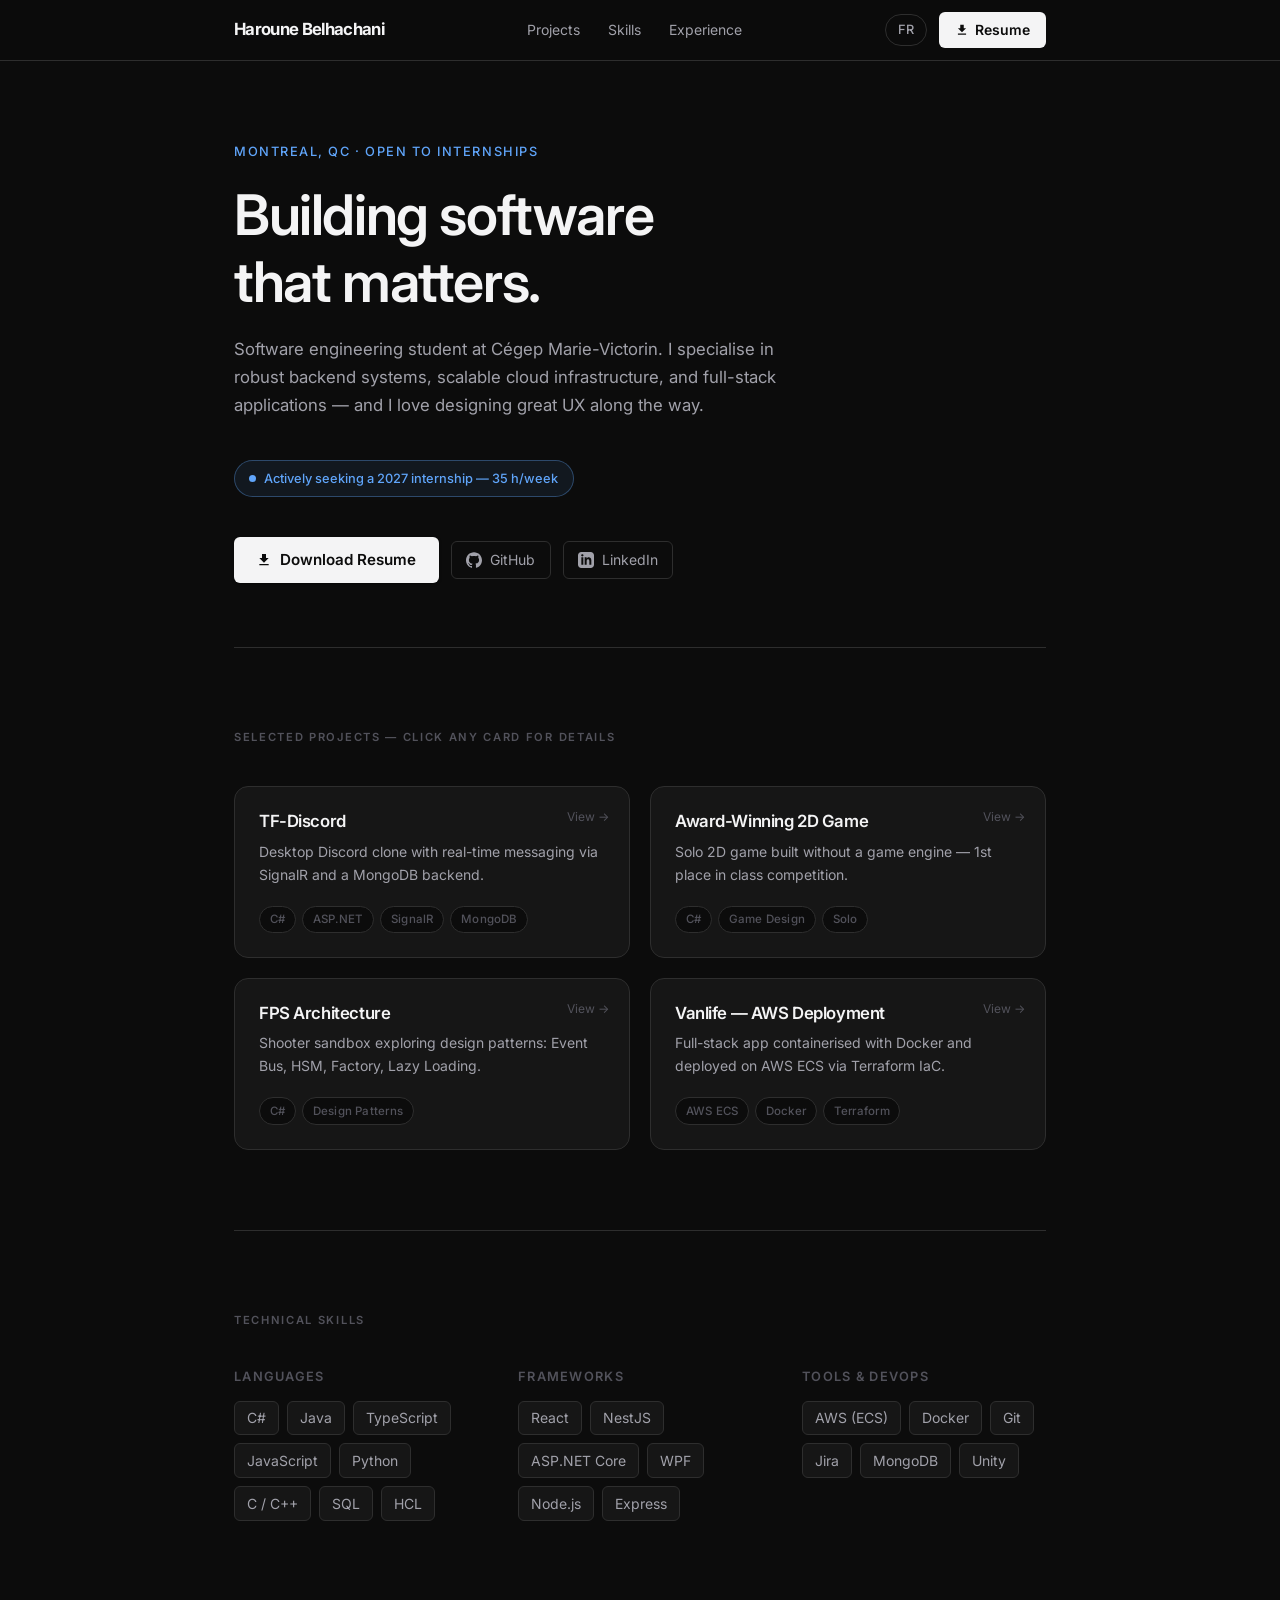
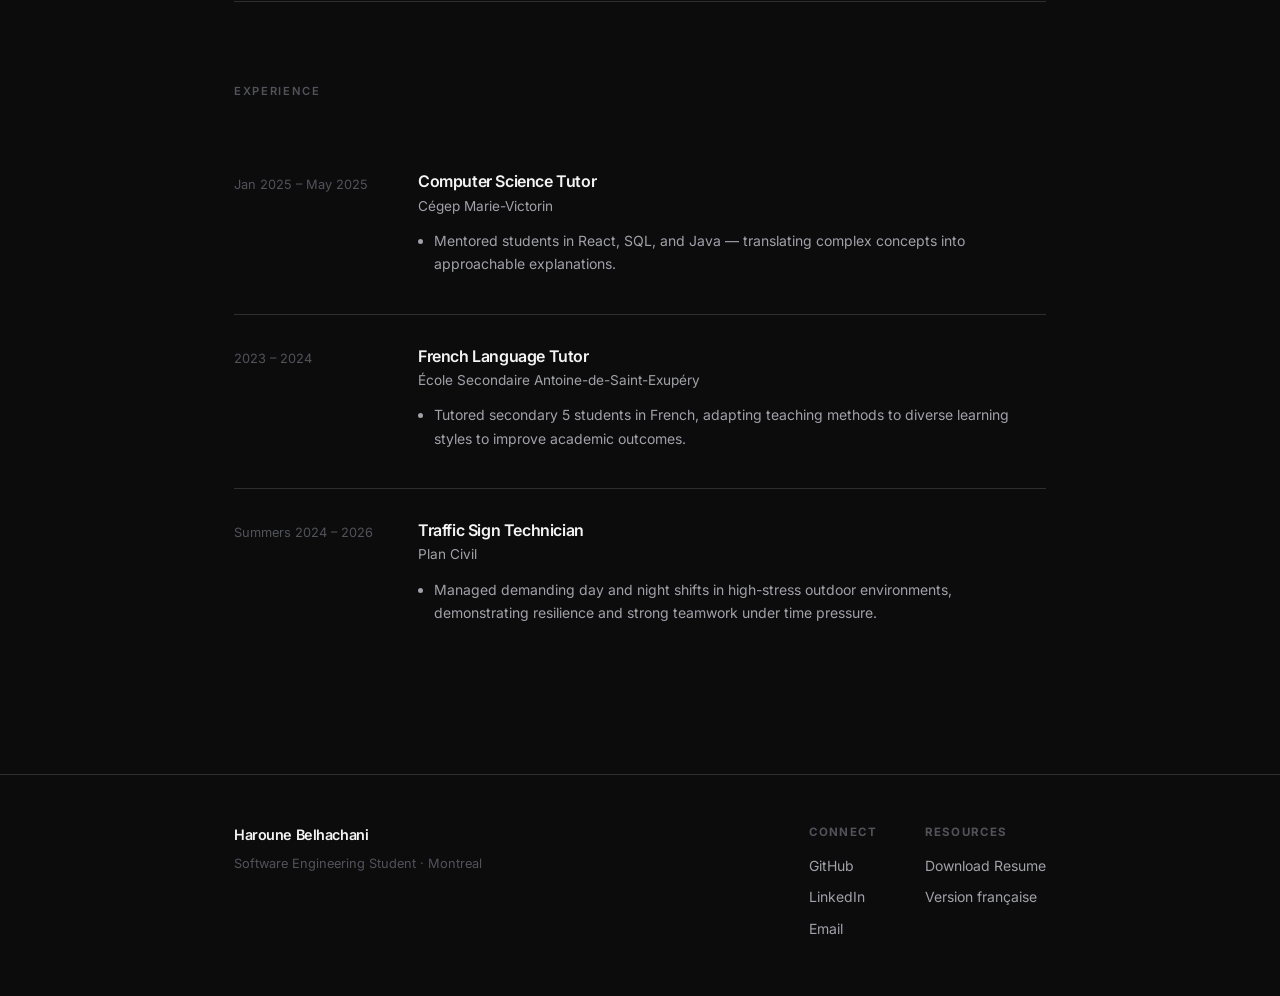
==== commit 727c0cbd: "fix apparence" ====
--- a/index.html
+++ b/index.html
@@ -3,212 +3,255 @@
 <head>
     <meta charset="UTF-8">
     <meta name="viewport" content="width=device-width, initial-scale=1.0">
-    <title>Haroune Belhachani | Software Engineering Student</title>
-    <meta name="description" content="Portfolio of Haroune Belhachani, a Software Engineering student specializing in full-stack development, C#, React, and DevOps.">
+    <title>Haroune Belhachani — Software Engineering Student</title>
+    <meta name="description" content="Portfolio of Haroune Belhachani, a Software Engineering student based in Montreal specialising in full-stack, cloud, and game development.">
     <link rel="preconnect" href="https://fonts.googleapis.com">
     <link rel="preconnect" href="https://fonts.gstatic.com" crossorigin>
-    <link href="https://fonts.googleapis.com/css2?family=Inter:wght@400;500;600&family=Outfit:wght@500;700;800&display=swap" rel="stylesheet">
+    <link href="https://fonts.googleapis.com/css2?family=Inter:wght@400;500;600;700&display=swap" rel="stylesheet">
     <link rel="stylesheet" href="styles.css">
 </head>
 <body>
-    <nav id="navbar">
-        <div class="nav-container">
-            <a href="#" class="logo">HB.</a>
-            <ul class="nav-links">
-                <li><a href="#about">About</a></li>
-                <li><a href="#skills">Skills</a></li>
-                <li><a href="#projects">Projects</a></li>
-                <li><a href="#experience">Experience</a></li>
-            </ul>
-            <a href="../CV_Haroune_Belhachani.pdf" class="btn-primary nav-cta" target="_blank" rel="noopener noreferrer">Download CV</a>
-        </div>
-    </nav>
-
-    <main>
-        <header id="hero" class="section">
-            <div class="container hero-content fade-in">
-                <p class="greeting">Hi, my name is</p>
-                <h1 class="name">Haroune Belhachani.</h1>
-                <h2 class="subtitle">I build robust software architectures.</h2>
-                <p class="hero-description">
-                    I'm a Montreal-based Software Engineering student passionate about crafting high-performance full-stack applications, scalable backend systems, and innovative software solutions.<br><br>
-                    <strong>🎯 Currently seeking a 2027 software engineering internship (35h/week).</strong>
-                </p>
-                <div class="hero-actions">
-                    <a href="https://github.com/Haroune07" target="_blank" rel="noopener noreferrer" class="btn-outline">
-                        <svg viewBox="0 0 24 24" class="icon"><path d="M12 .297c-6.63 0-12 5.373-12 12 0 5.303 3.438 9.8 8.205 11.385.6.113.82-.258.82-.577 0-.285-.01-1.04-.015-2.04-3.338.724-4.042-1.61-4.042-1.61C4.422 18.07 3.633 17.7 3.633 17.7c-1.087-.744.084-.729.084-.729 1.205.084 1.838 1.236 1.838 1.236 1.07 1.835 2.809 1.305 3.495.998.108-.776.417-1.305.76-1.605-2.665-.3-5.466-1.332-5.466-5.93 0-1.31.465-2.38 1.235-3.22-.135-.303-.54-1.523.105-3.176 0 0 1.005-.322 3.3 1.23.96-.267 1.98-.399 3-.405 1.02.006 2.04.138 3 .405 2.28-1.552 3.285-1.23 3.285-1.23.645 1.653.24 2.873.12 3.176.765.84 1.23 1.91 1.23 3.22 0 4.61-2.805 5.625-5.475 5.92.42.36.81 1.096.81 2.22 0 1.606-.015 2.896-.015 3.286 0 .315.21.69.825.57C20.565 22.092 24 17.592 24 12.297c0-6.627-5.373-12-12-12"/></svg>
-                        GitHub
-                    </a>
-                    <a href="https://www.linkedin.com/in/haroune-belhachani-4a7b41386/" target="_blank" rel="noopener noreferrer" class="btn-outline">
-                        <svg viewBox="0 0 24 24" class="icon"><path d="M20.447 20.452h-3.554v-5.569c0-1.328-.027-3.037-1.852-3.037-1.853 0-2.136 1.445-2.136 2.939v5.667H9.351V9h3.414v1.561h.046c.477-.9 1.637-1.85 3.37-1.85 3.601 0 4.267 2.37 4.267 5.455v6.286zM5.337 7.433a2.062 2.062 0 01-2.063-2.065 2.064 2.064 0 112.063 2.065zm1.782 13.019H3.555V9h3.564v11.452zM22.225 0H1.771C.792 0 0 .774 0 1.729v20.542C0 23.227.792 24 1.771 24h20.451C23.2 24 24 23.227 24 22.271V1.729C24 .774 23.2 0 22.222 0h.003z"/></svg>
-                        LinkedIn
-                    </a>
-                    <!-- Highly accessible CV download -->
-                    <a href="../CV_Haroune_Belhachani.pdf" target="_blank" rel="noopener noreferrer" class="btn-primary pulse-btn">
-                        <svg viewBox="0 0 24 24" class="icon"><path d="M19 9h-4V3H9v6H5l7 7 7-7zM5 18v2h14v-2H5z"/></svg>
-                        Download Resume
-                    </a>
-                </div>
-            </div>
-        </header>
-
+
+    <!-- ═══════════ NAVBAR ═══════════ -->
+    <header id="navbar">
+        <nav class="nav-inner">
+            <a href="#" class="nav-logo">Haroune Belhachani</a>
+
+            <div class="nav-center">
+                <a href="#projects" class="nav-anchor">Projects</a>
+                <a href="#skills"   class="nav-anchor">Skills</a>
+                <a href="#experience" class="nav-anchor">Experience</a>
+            </div>
+
+            <div class="nav-actions">
+                <a href="fr.html" class="lang-toggle" title="Voir en français">FR</a>
+                <a href="CV_Haroune_Belhachani.pdf" target="_blank" rel="noopener" class="btn-cta">
+                    <svg viewBox="0 0 24 24"><path d="M19 9h-4V3H9v6H5l7 7 7-7zM5 18v2h14v-2H5z"/></svg>
+                    Resume
+                </a>
+            </div>
+        </nav>
+    </header>
+
+    <main class="container">
+
+        <!-- ═══════════ HERO ═══════════ -->
+        <section class="hero fade-in">
+            <p class="hero-eyebrow">Montreal, QC · Open to internships</p>
+            <h1>Building software<br>that matters.</h1>
+            <p class="hero-description">
+                Software engineering student at Cégep Marie-Victorin. I specialise in robust backend systems, scalable cloud infrastructure, and full-stack applications — and I love designing great UX along the way.
+            </p>
+            <div class="seeking-badge">Actively seeking a 2027 internship — 35 h/week</div>
+
+            <div class="hero-actions">
+                <a href="CV_Haroune_Belhachani.pdf" target="_blank" rel="noopener" class="hero-cta">
+                    <svg viewBox="0 0 24 24"><path d="M19 9h-4V3H9v6H5l7 7 7-7zM5 18v2h14v-2H5z"/></svg>
+                    Download Resume
+                </a>
+                <a href="https://github.com/Haroune07" target="_blank" rel="noopener" class="social-link">
+                    <svg viewBox="0 0 24 24"><path d="M12 .297c-6.63 0-12 5.373-12 12 0 5.303 3.438 9.8 8.205 11.385.6.113.82-.258.82-.577 0-.285-.01-1.04-.015-2.04-3.338.724-4.042-1.61-4.042-1.61C4.422 18.07 3.633 17.7 3.633 17.7c-1.087-.744.084-.729.084-.729 1.205.084 1.838 1.236 1.838 1.236 1.07 1.835 2.809 1.305 3.495.998.108-.776.417-1.305.76-1.605-2.665-.3-5.466-1.332-5.466-5.93 0-1.31.465-2.38 1.235-3.22-.135-.303-.54-1.523.105-3.176 0 0 1.005-.322 3.3 1.23.96-.267 1.98-.399 3-.405 1.02.006 2.04.138 3 .405 2.28-1.552 3.285-1.23 3.285-1.23.645 1.653.24 2.873.12 3.176.765.84 1.23 1.91 1.23 3.22 0 4.61-2.805 5.625-5.475 5.92.42.36.81 1.096.81 2.22 0 1.606-.015 2.896-.015 3.286 0 .315.21.69.825.57C20.565 22.092 24 17.592 24 12.297c0-6.627-5.373-12-12-12"/></svg>
+                    GitHub
+                </a>
+                <a href="https://www.linkedin.com/in/haroune-belhachani-4a7b41386/" target="_blank" rel="noopener" class="social-link">
+                    <svg viewBox="0 0 24 24"><path d="M19 0h-14c-2.761 0-5 2.239-5 5v14c0 2.761 2.239 5 5 5h14c2.762 0 5-2.239 5-5v-14c0-2.761-2.238-5-5-5zm-11 19h-3v-11h3v11zm-1.5-12.268c-.966 0-1.75-.79-1.75-1.764s.784-1.764 1.75-1.764 1.75.79 1.75 1.764-.783 1.764-1.75 1.764zm13.5 12.268h-3v-5.604c0-3.368-4-3.113-4 0v5.604h-3v-11h3v1.765c1.396-2.586 7-2.777 7 2.476v6.759z"/></svg>
+                    LinkedIn
+                </a>
+            </div>
+        </section>
+
+        <hr class="divider">
+
+        <!-- ═══════════ PROJECTS ═══════════ -->
+        <section id="projects" class="section">
+            <p class="section-label">Selected Projects — click any card for details</p>
+            <div class="grid">
+
+                <article class="card project-trigger"
+                    data-title="TF-Discord — Desktop Clone"
+                    data-desc="A fully functional desktop clone of Discord featuring real-time messaging, built with a WPF/MVVM interface. Powered by an ASP.NET Core backend, SignalR for WebSockets, and a remote MongoDB NoSQL database."
+                    data-tech="C#,WPF,ASP.NET Core,SignalR,MongoDB,MVVM"
+                    data-link="https://github.com/Haroune07/TF-Discord"
+                    data-details="&lt;ul&gt;&lt;li&gt;Engineered a robust ASP.NET Core backend handling user authentication and message persistence.&lt;/li&gt;&lt;li&gt;Implemented bidirectional real-time communication via SignalR WebSockets — messages appear instantly on all connected clients.&lt;/li&gt;&lt;li&gt;Designed a fully responsive WPF interface following the MVVM pattern for clean separation of concerns.&lt;/li&gt;&lt;li&gt;Used MongoDB as a remote NoSQL store for flexible message and user schemas.&lt;/li&gt;&lt;/ul&gt;">
+                    <h3>TF-Discord</h3>
+                    <p>Desktop Discord clone with real-time messaging via SignalR and a MongoDB backend.</p>
+                    <div class="tag-list">
+                        <span class="tag">C#</span>
+                        <span class="tag">ASP.NET</span>
+                        <span class="tag">SignalR</span>
+                        <span class="tag">MongoDB</span>
+                    </div>
+                </article>
+
+                <article class="card project-trigger"
+                    data-title="2D Video Game — 1st Place"
+                    data-desc="Developed an award-winning 2D video game independently from scratch — no game engine used. Won 1st place in a class competition for best gameplay and design."
+                    data-tech="C#,Game Loop,Physics,UI/UX"
+                    data-link="https://github.com/Haroune07/school-game"
+                    data-details="&lt;ul&gt;&lt;li&gt;Built entirely from scratch without a game engine, writing the core game loop manually in C#.&lt;/li&gt;&lt;li&gt;Implemented custom collision detection, physics, and entity management systems.&lt;/li&gt;&lt;li&gt;Designed all in-game UI/UX independently: menus, HUD, and visual feedback.&lt;/li&gt;&lt;li&gt;Awarded 1st place among all class peers for most polished and playable result.&lt;/li&gt;&lt;/ul&gt;">
+                    <h3>Award-Winning 2D Game</h3>
+                    <p>Solo 2D game built without a game engine — 1st place in class competition.</p>
+                    <div class="tag-list">
+                        <span class="tag">C#</span>
+                        <span class="tag">Game Design</span>
+                        <span class="tag">Solo</span>
+                    </div>
+                </article>
+
+                <article class="card project-trigger"
+                    data-title="FPS Architecture Sandbox"
+                    data-desc="A first-person shooter project used as a sandbox to implement and study highly decoupled software architectures. The goal was clean engineering, not graphics."
+                    data-tech="C#,Event Bus,HSM,Factory,Lazy Loading"
+                    data-link="https://github.com/Haroune07/FPS-shooter-2026-06-22_12-55-35"
+                    data-details="&lt;ul&gt;&lt;li&gt;Applied Hierarchical State Machines (HSM) to model complex AI and player state transitions.&lt;/li&gt;&lt;li&gt;Implemented Event Buses to achieve zero hard dependencies between game systems.&lt;/li&gt;&lt;li&gt;Used Factory and Lazy Loading patterns to optimize resource management at runtime.&lt;/li&gt;&lt;li&gt;Focus was entirely on architectural correctness over visual fidelity.&lt;/li&gt;&lt;/ul&gt;">
+                    <h3>FPS Architecture</h3>
+                    <p>Shooter sandbox exploring design patterns: Event Bus, HSM, Factory, Lazy Loading.</p>
+                    <div class="tag-list">
+                        <span class="tag">C#</span>
+                        <span class="tag">Design Patterns</span>
+                    </div>
+                </article>
+
+                <article class="card project-trigger"
+                    data-title="Vanlife — AWS Cloud Deployment"
+                    data-desc="Containerized a full-stack web application with Docker and deployed it to AWS Elastic Container Service (ECS). All infrastructure was provisioned as code using Terraform (HCL)."
+                    data-tech="AWS ECS,Docker,Terraform,HCL,CI/CD"
+                    data-link="https://github.com/Haroune07/414-vanlife-infrastructure"
+                    data-details="&lt;ul&gt;&lt;li&gt;Wrote Terraform (HCL) scripts to provision AWS VPCs, subnets, load balancers, and ECS task definitions.&lt;/li&gt;&lt;li&gt;Containerized the web app following Docker best practices for a reproducible production build.&lt;/li&gt;&lt;li&gt;Structured the project to be cloud-agnostic and easily portable to other providers.&lt;/li&gt;&lt;/ul&gt;">
+                    <h3>Vanlife — AWS Deployment</h3>
+                    <p>Full-stack app containerised with Docker and deployed on AWS ECS via Terraform IaC.</p>
+                    <div class="tag-list">
+                        <span class="tag">AWS ECS</span>
+                        <span class="tag">Docker</span>
+                        <span class="tag">Terraform</span>
+                    </div>
+                </article>
+
+            </div>
+        </section>
+
+        <hr class="divider">
+
+        <!-- ═══════════ SKILLS ═══════════ -->
         <section id="skills" class="section">
-            <div class="container reveal">
-                <h2 class="section-title">Technical Skills</h2>
-                <div class="skills-wrapper">
-                    <div class="skill-card">
-                        <h3>Languages</h3>
-                        <p>C#, Java, TypeScript, JavaScript, Python, C/C++ (Arduino), SQL, HCL</p>
-                    </div>
-                    <div class="skill-card">
-                        <h3>Frameworks</h3>
-                        <p>React, NestJS, ASP.NET, WPF, Node.js, Express</p>
-                    </div>
-                    <div class="skill-card">
-                        <h3>DevOps & Tools</h3>
-                        <p>AWS (ECS), Docker, Git, GitHub, Jira, MongoDB, Unity, CI/CD</p>
-                    </div>
-                </div>
-            </div>
-        </section>
-
-        <section id="projects" class="section">
-            <div class="container reveal">
-                <h2 class="section-title">Featured Projects</h2>
-                <div class="projects-grid">
-                    
-                    <div class="project-card">
-                        <div class="project-content">
-                            <span class="project-overline">Full-Stack Application</span>
-                            <h3 class="project-title"><a href="https://github.com/Haroune07/TF-Discord" target="_blank">TF-Discord Desktop Clone</a></h3>
-                            <div class="project-description">
-                                <p>A fully functional desktop clone of Discord featuring real-time messaging, built with a WPF/MVVM interface. Powered by an ASP.NET Core backend, SignalR for WebSockets, and a remote MongoDB NoSQL database.</p>
-                            </div>
-                            <ul class="project-tech-list">
-                                <li>C#</li>
-                                <li>WPF</li>
-                                <li>ASP.NET</li>
-                                <li>SignalR</li>
-                                <li>MongoDB</li>
-                            </ul>
-                        </div>
-                    </div>
-
-                    <div class="project-card">
-                        <div class="project-content">
-                            <span class="project-overline">Award-Winning Game</span>
-                            <h3 class="project-title"><a href="https://github.com/Haroune07/school-game" target="_blank">2D Video Game (1st Place)</a></h3>
-                            <div class="project-description">
-                                <p>Won 1st place in a class competition for "Best 2D Video Game". Developed the entire game loop, mechanics, and UI/UX independently from scratch.</p>
-                            </div>
-                            <ul class="project-tech-list">
-                                <li>C#</li>
-                                <li>Game Design</li>
-                                <li>UI/UX</li>
-                            </ul>
-                        </div>
-                    </div>
-
-                    <div class="project-card">
-                        <div class="project-content">
-                            <span class="project-overline">Software Architecture</span>
-                            <h3 class="project-title"><a href="https://github.com/Haroune07/FPS-shooter-2026-06-22_12-55-35" target="_blank">FPS Architecture Sandbox</a></h3>
-                            <div class="project-description">
-                                <p>A first-person shooter game project focusing purely on highly decoupled architecture. Implemented advanced design patterns including Event Buses, Factories, Lazy Loading, and Hierarchical State Machines (HSM).</p>
-                            </div>
-                            <ul class="project-tech-list">
-                                <li>C#</li>
-                                <li>Design Patterns</li>
-                                <li>Vector Math</li>
-                            </ul>
-                        </div>
-                    </div>
-
-                    <div class="project-card">
-                        <div class="project-content">
-                            <span class="project-overline">Cloud & Infrastructure</span>
-                            <h3 class="project-title"><a href="https://github.com/Haroune07/414-vanlife-infrastructure" target="_blank">Vanlife AWS Deployment</a></h3>
-                            <div class="project-description">
-                                <p>Containerized a full-stack web application using Docker and architected a scalable cloud deployment on AWS Elastic Container Service (ECS). Provisioned the entire infrastructure as code using Terraform (HCL).</p>
-                            </div>
-                            <ul class="project-tech-list">
-                                <li>AWS ECS</li>
-                                <li>Docker</li>
-                                <li>Terraform</li>
-                            </ul>
-                        </div>
-                    </div>
-
-                    <div class="project-card">
-                        <div class="project-content">
-                            <span class="project-overline">Frontend Web Dev</span>
-                            <h3 class="project-title"><a href="https://github.com/Haroune07/TF-Calendar-Frontend" target="_blank">TF-Calendar Application</a></h3>
-                            <div class="project-description">
-                                <p>Collaborated within an Agile team environment to develop a responsive, dynamic frontend application for team scheduling, using TypeScript and React while managing sprints via Jira.</p>
-                            </div>
-                            <ul class="project-tech-list">
-                                <li>TypeScript</li>
-                                <li>React</li>
-                                <li>Agile / Jira</li>
-                            </ul>
-                        </div>
-                    </div>
-
-                </div>
-            </div>
-        </section>
-
+            <p class="section-label">Technical Skills</p>
+            <div class="skills-grid">
+                <div class="skills-group">
+                    <h4>Languages</h4>
+                    <ul>
+                        <li>C#</li><li>Java</li><li>TypeScript</li>
+                        <li>JavaScript</li><li>Python</li><li>C / C++</li>
+                        <li>SQL</li><li>HCL</li>
+                    </ul>
+                </div>
+                <div class="skills-group">
+                    <h4>Frameworks</h4>
+                    <ul>
+                        <li>React</li><li>NestJS</li><li>ASP.NET Core</li>
+                        <li>WPF</li><li>Node.js</li><li>Express</li>
+                    </ul>
+                </div>
+                <div class="skills-group">
+                    <h4>Tools & DevOps</h4>
+                    <ul>
+                        <li>AWS (ECS)</li><li>Docker</li><li>Git</li>
+                        <li>Jira</li><li>MongoDB</li><li>Unity</li>
+                    </ul>
+                </div>
+            </div>
+        </section>
+
+        <hr class="divider">
+
+        <!-- ═══════════ EXPERIENCE ═══════════ -->
         <section id="experience" class="section">
-            <div class="container reveal">
-                <h2 class="section-title">Experience</h2>
-                <div class="experience-list">
-                    
-                    <div class="job">
-                        <div class="job-header">
-                            <h3>Computer Science Tutor <span>@ Cégep Marie-Victorin</span></h3>
-                            <span class="job-date">Jan 2025 - May 2025</span>
-                        </div>
+            <p class="section-label">Experience</p>
+            <div class="exp-list">
+
+                <div class="exp-item">
+                    <div class="exp-date">Jan 2025 – May 2025</div>
+                    <div class="exp-content">
+                        <h4>Computer Science Tutor</h4>
+                        <div class="exp-company">Cégep Marie-Victorin</div>
                         <ul>
-                            <li>Mentored students on foundational computer science concepts, providing hands-on instruction in React, SQL, and Java to accelerate technical understanding.</li>
+                            <li>Mentored students in React, SQL, and Java — translating complex concepts into approachable explanations.</li>
                         </ul>
                     </div>
-
-                    <div class="job">
-                        <div class="job-header">
-                            <h3>French Tutor <span>@ Antoine-de-Saint-Exupéry</span></h3>
-                            <span class="job-date">2023 - 2024</span>
-                        </div>
+                </div>
+
+                <div class="exp-item">
+                    <div class="exp-date">2023 – 2024</div>
+                    <div class="exp-content">
+                        <h4>French Language Tutor</h4>
+                        <div class="exp-company">École Secondaire Antoine-de-Saint-Exupéry</div>
                         <ul>
-                            <li>Tutored secondary 5 students in French, adapting teaching methods to diverse learning styles to improve academic performance.</li>
+                            <li>Tutored secondary 5 students in French, adapting teaching methods to diverse learning styles to improve academic outcomes.</li>
                         </ul>
                     </div>
-
-                    <div class="job">
-                        <div class="job-header">
-                            <h3>Traffic Sign Technician <span>@ Plan Civil</span></h3>
-                            <span class="job-date">Summers 2024 - 2026</span>
-                        </div>
+                </div>
+
+                <div class="exp-item">
+                    <div class="exp-date">Summers 2024 – 2026</div>
+                    <div class="exp-content">
+                        <h4>Traffic Sign Technician</h4>
+                        <div class="exp-company">Plan Civil</div>
                         <ul>
-                            <li>Demonstrated resilience, adaptability, and a strong work ethic by managing physically demanding day and night shifts in high-stress outdoor environments for three consecutive summers.</li>
-                            <li>Collaborated efficiently with operational teams to ensure safe and precise infrastructure installation under strict time constraints.</li>
+                            <li>Managed demanding day and night shifts in high-stress outdoor environments, demonstrating resilience and strong teamwork under time pressure.</li>
                         </ul>
                     </div>
-
-                </div>
-            </div>
-        </section>
+                </div>
+
+            </div>
+        </section>
+
     </main>
 
-    <footer>
-        <div class="container">
-            <p>Built with Vanilla HTML, CSS & JS by Haroune Belhachani. Hosted on GitHub Pages.</p>
-            <div class="footer-links">
-                <a href="https://github.com/Haroune07" target="_blank" rel="noopener noreferrer">GitHub</a>
-                <a href="https://www.linkedin.com/in/haroune-belhachani-4a7b41386/" target="_blank" rel="noopener noreferrer">LinkedIn</a>
-                <a href="mailto:harounebelh45@gmail.com">Email</a>
+    <!-- ═══════════ FOOTER ═══════════ -->
+    <footer class="site-footer">
+        <div class="container footer-inner">
+            <div>
+                <p class="footer-brand">Haroune Belhachani</p>
+                <p class="footer-tagline">Software Engineering Student · Montreal</p>
+            </div>
+
+            <div class="footer-columns">
+                <div class="footer-col">
+                    <h5>Connect</h5>
+                    <a href="https://github.com/Haroune07" target="_blank" rel="noopener">GitHub</a>
+                    <a href="https://www.linkedin.com/in/haroune-belhachani-4a7b41386/" target="_blank" rel="noopener">LinkedIn</a>
+                    <a href="mailto:harounebelh45@gmail.com">Email</a>
+                </div>
+                <div class="footer-col">
+                    <h5>Resources</h5>
+                    <a href="CV_Haroune_Belhachani.pdf" target="_blank" rel="noopener">Download Resume</a>
+                    <a href="fr.html">Version française</a>
+                </div>
             </div>
         </div>
     </footer>
+
+    <!-- ═══════════ PROJECT MODAL ═══════════ -->
+    <div class="modal-overlay" id="projectModal" role="dialog" aria-modal="true" aria-labelledby="modalTitle">
+        <div class="modal">
+            <div class="modal-header">
+                <h2 class="modal-title" id="modalTitle"></h2>
+                <button class="modal-close" id="modalClose" aria-label="Close">
+                    <svg viewBox="0 0 24 24" width="18" height="18" fill="none" stroke="currentColor" stroke-width="2.5" stroke-linecap="round">
+                        <path d="M18 6L6 18M6 6l12 12"/>
+                    </svg>
+                </button>
+            </div>
+            <div class="modal-body">
+                <p id="modalDesc"></p>
+                <div id="modalDetails"></div>
+                <div class="tag-list" id="modalTags" style="margin-top:1.25rem;"></div>
+                <a href="#" target="_blank" rel="noopener" class="modal-link" id="modalLink">
+                    View on GitHub
+                    <svg viewBox="0 0 24 24"><path d="M12 .297c-6.63 0-12 5.373-12 12 0 5.303 3.438 9.8 8.205 11.385.6.113.82-.258.82-.577 0-.285-.01-1.04-.015-2.04-3.338.724-4.042-1.61-4.042-1.61C4.422 18.07 3.633 17.7 3.633 17.7c-1.087-.744.084-.729.084-.729 1.205.084 1.838 1.236 1.838 1.236 1.07 1.835 2.809 1.305 3.495.998.108-.776.417-1.305.76-1.605-2.665-.3-5.466-1.332-5.466-5.93 0-1.31.465-2.38 1.235-3.22-.135-.303-.54-1.523.105-3.176 0 0 1.005-.322 3.3 1.23.96-.267 1.98-.399 3-.405 1.02.006 2.04.138 3 .405 2.28-1.552 3.285-1.23 3.285-1.23.645 1.653.24 2.873.12 3.176.765.84 1.23 1.91 1.23 3.22 0 4.61-2.805 5.625-5.475 5.92.42.36.81 1.096.81 2.22 0 1.606-.015 2.896-.015 3.286 0 .315.21.69.825.57C20.565 22.092 24 17.592 24 12.297c0-6.627-5.373-12-12-12"/></svg>
+                </a>
+            </div>
+        </div>
+    </div>
 
     <script src="script.js"></script>
 </body>
--- a/styles.css
+++ b/styles.css
@@ -1,480 +1,619 @@
+/* ============================================
+   GLOBAL RESET & DESIGN TOKENS
+   ============================================ */
 :root {
-    --bg-base: #060913; /* Even darker, sleek background */
-    --bg-card: #0d1323; /* Elevated card background */
-    --text-primary: #f1f5f9;
-    --text-secondary: #94a3b8;
-    --accent-primary: #0ea5e9; /* Cyan-blue */
-    --accent-secondary: #8b5cf6; /* Purple for gradient */
-    --font-heading: 'Outfit', sans-serif;
-    --font-body: 'Inter', sans-serif;
-    --border-subtle: rgba(255, 255, 255, 0.05);
-    --border-hover: rgba(14, 165, 233, 0.4);
-}
-
-* {
+    --bg-main:      #0c0c0c;
+    --bg-card:      #161616;
+    --bg-hover:     #202020;
+    --bg-nav:       rgba(12, 12, 12, 0.9);
+
+    --text-primary: #f4f4f5;
+    --text-secondary: #a1a1aa;
+    --text-dim:     #52525b;
+
+    --border:       #2e2e2e;
+    --border-focus: #71717a;
+
+    /* High-contrast interactive colours */
+    --cta-bg:       #f4f4f5;    /* White-ish — max contrast on dark bg */
+    --cta-fg:       #0c0c0c;
+    --cta-hover-bg: #ffffff;
+
+    --link-color:   #60a5fa;    /* Readable blue — WCAG AA on dark */
+    --link-hover:   #93c5fd;
+
+    --radius-sm:    6px;
+    --radius-md:    10px;
+    --radius-lg:    14px;
+    --radius-full:  999px;
+
+    --transition:   0.18s ease;
+}
+
+*, *::before, *::after {
+    box-sizing: border-box;
     margin: 0;
     padding: 0;
-    box-sizing: border-box;
-}
-
-html {
-    scroll-behavior: smooth;
-    font-size: 16px;
-}
+}
+
+html { scroll-behavior: smooth; }
 
 body {
-    background-color: var(--bg-base);
-    color: var(--text-primary);
-    font-family: var(--font-body);
-    line-height: 1.7;
-    overflow-x: hidden;
-    /* Add a subtle top-center radial gradient glow for depth */
-    background-image: radial-gradient(circle at 50% 0%, rgba(14, 165, 233, 0.1) 0%, transparent 50%);
-    background-repeat: no-repeat;
-}
-
-/* Typography */
+    background-color: var(--bg-main);
+    color: var(--text-primary);
+    font-family: 'Inter', -apple-system, BlinkMacSystemFont, "Segoe UI", Roboto, sans-serif;
+    font-size: 1rem;
+    line-height: 1.65;
+    -webkit-font-smoothing: antialiased;
+    min-height: 100vh;
+}
+
+a { text-decoration: none; transition: color var(--transition), opacity var(--transition); }
+ul { list-style: none; }
+button { cursor: pointer; font-family: inherit; }
+
+
+/* ============================================
+   LAYOUT
+   ============================================ */
+.container {
+    max-width: 860px;
+    margin: 0 auto;
+    padding: 0 1.5rem;
+}
+
+.section { padding: 5rem 0; }
+
+.section-label {
+    font-size: 0.7rem;
+    font-weight: 600;
+    text-transform: uppercase;
+    letter-spacing: 0.15em;
+    color: var(--text-dim);
+    margin-bottom: 2.5rem;
+}
+
+
+/* ============================================
+   TYPOGRAPHY
+   ============================================ */
 h1, h2, h3, h4 {
-    font-family: var(--font-heading);
-    color: #ffffff;
-    font-weight: 800;
-}
-
-a {
-    text-decoration: none;
-    color: var(--accent-primary);
-    transition: all 0.3s ease;
-}
-
-a:hover {
-    color: #38bdf8;
-    text-shadow: 0 0 8px rgba(14, 165, 233, 0.4);
-}
-
-.container {
-    max-width: 1050px;
+    font-weight: 600;
+    letter-spacing: -0.025em;
+    line-height: 1.2;
+    color: var(--text-primary);
+}
+
+
+/* ============================================
+   NAVBAR — fixed, glassy, high-contrast CTA
+   ============================================ */
+#navbar {
+    position: sticky;
+    top: 0;
+    z-index: 200;
+    background: var(--bg-nav);
+    backdrop-filter: blur(16px);
+    -webkit-backdrop-filter: blur(16px);
+    border-bottom: 1px solid var(--border);
+}
+
+.nav-inner {
+    max-width: 860px;
     margin: 0 auto;
-    padding: 0 2rem;
-}
-
-.section {
-    padding: 120px 0;
-}
-
-.section-title {
-    font-size: 2.2rem;
-    margin-bottom: 3.5rem;
-    display: flex;
-    align-items: center;
-    color: #ffffff;
-}
-
-.section-title::after {
-    content: '';
-    height: 1px;
-    background: linear-gradient(90deg, var(--border-subtle), transparent);
-    flex-grow: 1;
-    margin-left: 1.5rem;
-}
-
-/* Navbar */
-#navbar {
-    position: fixed;
-    top: 0;
-    width: 100%;
-    height: 80px;
-    background: rgba(6, 9, 19, 0.85);
-    backdrop-filter: blur(12px);
-    -webkit-backdrop-filter: blur(12px);
-    z-index: 100;
-    border-bottom: 1px solid var(--border-subtle);
-    transition: all 0.3s ease;
-}
-
-.nav-container {
-    max-width: 1200px;
-    margin: 0 auto;
-    padding: 0 2rem;
-    height: 100%;
-    display: flex;
+    padding: 0 1.5rem;
+    height: 60px;
+    display: flex;
+    align-items: center;
     justify-content: space-between;
-    align-items: center;
-}
-
-.logo {
-    font-family: var(--font-heading);
-    font-size: 1.8rem;
-    font-weight: 900;
-    color: #ffffff;
-    letter-spacing: -1px;
-    background: linear-gradient(135deg, var(--accent-primary), var(--accent-secondary));
-    -webkit-background-clip: text;
-    -webkit-text-fill-color: transparent;
-}
-
-.nav-links {
-    display: flex;
-    list-style: none;
-    gap: 2.5rem;
-}
-
-.nav-links a {
-    color: var(--text-secondary);
-    font-size: 0.95rem;
+    gap: 1.5rem;
+}
+
+/* Logo */
+.nav-logo {
+    font-weight: 700;
+    font-size: 1.05rem;
+    letter-spacing: -0.04em;
+    color: var(--text-primary);
+    white-space: nowrap;
+}
+.nav-logo:hover { opacity: 0.8; }
+
+/* Centre section links */
+.nav-center {
+    display: flex;
+    gap: 0.25rem;
+}
+
+.nav-anchor {
+    font-size: 0.875rem;
+    color: var(--text-secondary);
+    padding: 0.35rem 0.75rem;
+    border-radius: var(--radius-sm);
+    transition: background var(--transition), color var(--transition);
+}
+.nav-anchor:hover {
+    color: var(--text-primary);
+    background: var(--bg-hover);
+}
+
+/* Right-side actions */
+.nav-actions {
+    display: flex;
+    align-items: center;
+    gap: 0.75rem;
+}
+
+/* Language pill */
+.lang-toggle {
+    font-size: 0.8rem;
+    font-weight: 500;
+    color: var(--text-secondary);
+    border: 1px solid var(--border);
+    padding: 0.3rem 0.75rem;
+    border-radius: var(--radius-full);
+    transition: color var(--transition), border-color var(--transition);
+}
+.lang-toggle:hover {
+    color: var(--text-primary);
+    border-color: var(--border-focus);
+}
+
+/* HIGH-CONTRAST Resume / CV button */
+.btn-cta {
+    display: inline-flex;
+    align-items: center;
+    gap: 0.4rem;
+    font-size: 0.875rem;
+    font-weight: 600;
+    background: var(--cta-bg);
+    color: var(--cta-fg);
+    padding: 0.4rem 1rem;
+    border-radius: var(--radius-sm);
+    border: none;
+    transition: background var(--transition), box-shadow var(--transition);
+    box-shadow: 0 0 0 0 rgba(244,244,245,0);
+}
+.btn-cta:hover {
+    background: var(--cta-hover-bg);
+    box-shadow: 0 0 0 3px rgba(244,244,245,0.15);
+    color: var(--cta-fg);
+}
+.btn-cta svg { width: 14px; height: 14px; fill: currentColor; }
+
+@media (max-width: 640px) {
+    .nav-center { display: none; }
+}
+
+
+/* ============================================
+   HERO
+   ============================================ */
+.hero {
+    padding-top: 5rem;
+    padding-bottom: 4rem;
+}
+
+.hero-eyebrow {
+    font-size: 0.8rem;
     font-weight: 500;
     text-transform: uppercase;
-    letter-spacing: 1px;
-}
-
-.nav-links a:hover {
-    color: #ffffff;
-    text-shadow: none;
-}
-
-/* Buttons */
-.btn-primary, .btn-outline {
+    letter-spacing: 0.12em;
+    color: var(--link-color);
+    margin-bottom: 1.25rem;
+}
+
+.hero h1 {
+    font-size: clamp(2.25rem, 5vw, 3.5rem);
+    margin-bottom: 1.25rem;
+}
+
+.hero-description {
+    font-size: 1.05rem;
+    color: var(--text-secondary);
+    max-width: 580px;
+    margin-bottom: 2.5rem;
+}
+
+/* Seeking badge */
+.seeking-badge {
     display: inline-flex;
     align-items: center;
-    gap: 0.6rem;
-    padding: 0.8rem 1.8rem;
-    border-radius: 8px; /* Softer radius */
+    gap: 0.5rem;
+    font-size: 0.8rem;
+    font-weight: 500;
+    padding: 0.45rem 0.9rem;
+    border: 1px solid rgba(96,165,250,0.35);
+    background: rgba(96,165,250,0.08);
+    color: var(--link-color);
+    border-radius: var(--radius-full);
+    margin-bottom: 2.5rem;
+}
+.seeking-badge::before {
+    content: '';
+    width: 7px; height: 7px;
+    background: var(--link-color);
+    border-radius: 50%;
+    animation: blink 1.6s ease-in-out infinite;
+}
+@keyframes blink {
+    0%, 100% { opacity: 1; } 50% { opacity: 0.2; }
+}
+
+/* Social icon row */
+.hero-socials {
+    display: flex;
+    gap: 1rem;
+    flex-wrap: wrap;
+}
+
+.social-link {
+    display: inline-flex;
+    align-items: center;
+    gap: 0.5rem;
+    font-size: 0.875rem;
+    color: var(--text-secondary);
+    padding: 0.4rem 0.9rem;
+    border: 1px solid var(--border);
+    border-radius: var(--radius-sm);
+    transition: color var(--transition), border-color var(--transition), background var(--transition);
+}
+.social-link svg { width: 16px; height: 16px; fill: currentColor; }
+.social-link:hover {
+    color: var(--text-primary);
+    border-color: var(--border-focus);
+    background: var(--bg-card);
+}
+
+/* Big "Download Resume" hero CTA */
+.hero-cta {
+    display: inline-flex;
+    align-items: center;
+    gap: 0.5rem;
+    font-size: 0.95rem;
     font-weight: 600;
-    font-family: var(--font-heading);
-    font-size: 0.95rem;
-    transition: all 0.3s cubic-bezier(0.4, 0, 0.2, 1);
+    background: var(--cta-bg);
+    color: var(--cta-fg);
+    padding: 0.65rem 1.4rem;
+    border-radius: var(--radius-sm);
+    border: none;
+    transition: background var(--transition), box-shadow var(--transition);
+    box-shadow: 0 1px 3px rgba(0,0,0,0.4);
+}
+.hero-cta:hover {
+    background: var(--cta-hover-bg);
+    box-shadow: 0 0 0 3px rgba(244,244,245,0.2);
+    color: var(--cta-fg);
+}
+.hero-cta svg { width: 16px; height: 16px; fill: currentColor; }
+
+.hero-actions {
+    display: flex;
+    gap: 0.75rem;
+    flex-wrap: wrap;
+    align-items: center;
+}
+
+/* ============================================
+   SECTION DIVIDER
+   ============================================ */
+.divider {
+    border: none;
+    border-top: 1px solid var(--border);
+    margin: 0;
+}
+
+/* ============================================
+   PROJECT CARDS  — clear interactive affordance
+   ============================================ */
+.grid {
+    display: grid;
+    grid-template-columns: repeat(auto-fit, minmax(290px, 1fr));
+    gap: 1.25rem;
+}
+
+.card {
+    background: var(--bg-card);
+    border: 1px solid var(--border);
+    border-radius: var(--radius-lg);
+    padding: 1.5rem;
     cursor: pointer;
-}
-
-.btn-primary {
-    background: linear-gradient(135deg, var(--accent-primary), #0284c7);
-    color: #ffffff;
-    border: none;
-    box-shadow: 0 4px 15px rgba(14, 165, 233, 0.3);
-}
-
-.btn-primary:hover {
-    transform: translateY(-2px);
-    box-shadow: 0 6px 20px rgba(14, 165, 233, 0.4);
-    color: #fff;
-}
-
-.btn-outline {
-    background-color: transparent;
-    color: var(--text-primary);
-    border: 1px solid var(--border-subtle);
-}
-
-.btn-outline:hover {
-    border-color: var(--accent-primary);
-    background-color: rgba(14, 165, 233, 0.05);
-    color: var(--accent-primary);
-}
-
-.icon {
-    width: 20px;
-    height: 20px;
-    fill: currentColor;
-}
-
-.pulse-btn {
+    transition: border-color var(--transition), background var(--transition), transform var(--transition), box-shadow var(--transition);
+    /* Explicit "click me" cue */
     position: relative;
-}
-
-.pulse-btn::before {
-    content: '';
+    user-select: none;
+}
+
+/* Prominent hover state — unmistakably clickable */
+.card:hover {
+    border-color: var(--border-focus);
+    background: var(--bg-hover);
+    transform: translateY(-3px);
+    box-shadow: 0 8px 24px rgba(0,0,0,0.35);
+}
+
+/* "View →" hint in corner */
+.card::after {
+    content: 'View →';
     position: absolute;
-    top: -4px; left: -4px; right: -4px; bottom: -4px;
-    border-radius: 10px;
-    border: 2px solid var(--accent-primary);
-    animation: pulse 2s linear infinite;
+    top: 1.25rem;
+    right: 1.25rem;
+    font-size: 0.75rem;
+    color: var(--text-dim);
+    transition: color var(--transition);
+}
+.card:hover::after { color: var(--text-secondary); }
+
+.card h3 {
+    font-size: 1.05rem;
+    margin-bottom: 0.5rem;
+    padding-right: 3.5rem; /* Space for the "View →" hint */
+}
+
+.card p {
+    font-size: 0.875rem;
+    color: var(--text-secondary);
+    margin-bottom: 1.25rem;
+}
+
+.tag-list { display: flex; flex-wrap: wrap; gap: 0.4rem; }
+
+.tag {
+    font-size: 0.72rem;
+    padding: 0.2rem 0.6rem;
+    background: var(--bg-main);
+    border: 1px solid var(--border);
+    border-radius: var(--radius-full);
+    color: var(--text-dim);
+    font-weight: 500;
+    letter-spacing: 0.02em;
+}
+
+
+/* ============================================
+   SKILLS
+   ============================================ */
+.skills-grid {
+    display: grid;
+    grid-template-columns: repeat(auto-fit, minmax(220px, 1fr));
+    gap: 2.5rem;
+}
+
+.skills-group h4 {
+    font-size: 0.8rem;
+    text-transform: uppercase;
+    letter-spacing: 0.1em;
+    color: var(--text-dim);
+    margin-bottom: 1rem;
+}
+
+.skills-group ul {
+    display: flex;
+    flex-wrap: wrap;
+    gap: 0.5rem;
+}
+
+.skills-group li {
+    font-size: 0.875rem;
+    padding: 0.3rem 0.75rem;
+    background: var(--bg-card);
+    border: 1px solid var(--border);
+    border-radius: var(--radius-sm);
+    color: var(--text-secondary);
+}
+
+
+/* ============================================
+   EXPERIENCE  — timeline
+   ============================================ */
+.exp-list {
+    display: flex;
+    flex-direction: column;
+    gap: 0;
+}
+
+.exp-item {
+    display: grid;
+    grid-template-columns: 160px 1fr;
+    gap: 1.5rem;
+    padding: 2rem 0;
+    border-bottom: 1px solid var(--border);
+}
+.exp-item:last-child { border-bottom: none; }
+
+.exp-date {
+    font-size: 0.8rem;
+    color: var(--text-dim);
+    padding-top: 0.15rem;
+    line-height: 1.5;
+}
+
+.exp-content h4 {
+    font-size: 1rem;
+    margin-bottom: 0.2rem;
+}
+
+.exp-company {
+    font-size: 0.85rem;
+    color: var(--text-secondary);
+    margin-bottom: 0.75rem;
+}
+
+.exp-content ul {
+    padding-left: 1rem;
+    list-style: disc;
+}
+
+.exp-content li {
+    font-size: 0.875rem;
+    color: var(--text-secondary);
+    margin-bottom: 0.4rem;
+}
+
+
+/* ============================================
+   FOOTER  — resource links, no copyright clutter
+   ============================================ */
+.site-footer {
+    border-top: 1px solid var(--border);
+    padding: 3rem 0;
+    margin-top: 2rem;
+}
+
+.footer-inner {
+    display: flex;
+    justify-content: space-between;
+    align-items: flex-start;
+    flex-wrap: wrap;
+    gap: 2rem;
+}
+
+.footer-brand {
+    font-weight: 600;
+    font-size: 0.9rem;
+    color: var(--text-primary);
+    letter-spacing: -0.03em;
+    margin-bottom: 0.35rem;
+}
+
+.footer-tagline {
+    font-size: 0.8rem;
+    color: var(--text-dim);
+}
+
+.footer-columns {
+    display: flex;
+    gap: 3rem;
+    flex-wrap: wrap;
+}
+
+.footer-col h5 {
+    font-size: 0.72rem;
+    text-transform: uppercase;
+    letter-spacing: 0.1em;
+    color: var(--text-dim);
+    margin-bottom: 0.75rem;
+}
+
+.footer-col a {
+    display: block;
+    font-size: 0.875rem;
+    color: var(--text-secondary);
+    margin-bottom: 0.5rem;
+}
+.footer-col a:hover { color: var(--text-primary); }
+
+
+/* ============================================
+   MODAL
+   ============================================ */
+.modal-overlay {
+    position: fixed;
+    inset: 0;
+    background: rgba(0,0,0,0.65);
+    backdrop-filter: blur(6px);
+    -webkit-backdrop-filter: blur(6px);
+    display: flex;
+    justify-content: center;
+    align-items: center;
+    z-index: 500;
     opacity: 0;
-    pointer-events: none;
-}
-
-@keyframes pulse {
-    0% { transform: scale(0.95); opacity: 0.6; }
-    100% { transform: scale(1.15); opacity: 0; }
-}
-
-/* Hero Section */
-#hero {
-    min-height: 100vh;
-    display: flex;
-    align-items: center;
-    padding-top: 80px;
-}
-
-.greeting {
-    color: var(--accent-primary);
-    font-family: var(--font-heading);
-    margin-bottom: 1rem;
-    font-size: 1.2rem;
-    letter-spacing: 2px;
-    text-transform: uppercase;
-}
-
-.name {
-    font-size: 5rem;
-    line-height: 1.1;
-    margin-bottom: 0.5rem;
-    color: #ffffff;
-}
-
-.subtitle {
-    font-size: 4rem;
-    color: var(--text-secondary);
-    line-height: 1.1;
-    margin-bottom: 2.5rem;
-    background: linear-gradient(135deg, var(--text-secondary), #475569);
-    -webkit-background-clip: text;
-    -webkit-text-fill-color: transparent;
-}
-
-.hero-description {
-    max-width: 650px;
-    font-size: 1.2rem;
-    margin-bottom: 3.5rem;
-    color: var(--text-secondary);
-}
-
-.hero-actions {
-    display: flex;
-    gap: 1.2rem;
-    flex-wrap: wrap;
-}
-
-/* Skills */
-.skills-wrapper {
-    display: grid;
-    grid-template-columns: repeat(auto-fit, minmax(280px, 1fr));
-    gap: 2rem;
-}
-
-.skill-card {
+    visibility: hidden;
+    transition: opacity 0.2s ease, visibility 0.2s ease;
+}
+.modal-overlay.active { opacity: 1; visibility: visible; }
+
+.modal {
     background: var(--bg-card);
-    border: 1px solid var(--border-subtle);
-    padding: 2.5rem;
-    border-radius: 12px;
-    transition: all 0.4s ease;
-    position: relative;
-    overflow: hidden;
-}
-
-.skill-card::before {
-    content: '';
-    position: absolute;
-    top: 0; left: 0; right: 0;
-    height: 3px;
-    background: linear-gradient(90deg, var(--accent-primary), var(--accent-secondary));
-    opacity: 0;
-    transition: opacity 0.4s ease;
-}
-
-.skill-card:hover {
-    transform: translateY(-8px);
-    border-color: var(--border-hover);
-    box-shadow: 0 10px 30px rgba(0,0,0,0.5);
-}
-
-.skill-card:hover::before {
-    opacity: 1;
-}
-
-.skill-card h3 {
-    color: #ffffff;
-    margin-bottom: 1.2rem;
-    font-size: 1.4rem;
-}
-
-/* Projects */
-.projects-grid {
-    display: grid;
-    grid-template-columns: repeat(auto-fit, minmax(320px, 1fr));
-    gap: 2.5rem;
-}
-
-.project-card {
-    background: var(--bg-card);
-    border: 1px solid var(--border-subtle);
-    border-radius: 12px;
-    padding: 2.5rem;
-    display: flex;
-    flex-direction: column;
+    border: 1px solid var(--border);
+    border-radius: var(--radius-lg);
+    width: min(600px, 92vw);
+    max-height: 82vh;
+    overflow-y: auto;
+    padding: 2rem;
+    transform: translateY(16px) scale(0.97);
+    transition: transform 0.28s cubic-bezier(0.16, 1, 0.3, 1);
+    box-shadow: 0 32px 64px -16px rgba(0,0,0,0.6);
+}
+.modal-overlay.active .modal { transform: translateY(0) scale(1); }
+
+.modal-header {
+    display: flex;
     justify-content: space-between;
-    transition: all 0.4s ease;
-    position: relative;
-    overflow: hidden;
-}
-
-.project-card::before {
-    content: '';
-    position: absolute;
-    top: 0; left: 0; right: 0;
-    height: 3px;
-    background: linear-gradient(90deg, var(--accent-primary), var(--accent-secondary));
-    opacity: 0;
-    transition: opacity 0.4s ease;
-}
-
-.project-card:hover {
-    transform: translateY(-8px);
-    border-color: var(--border-hover);
-    box-shadow: 0 10px 30px rgba(0,0,0,0.5);
-}
-
-.project-card:hover::before {
-    opacity: 1;
-}
-
-.project-overline {
-    color: var(--accent-primary);
-    font-family: var(--font-heading);
-    font-size: 0.85rem;
-    text-transform: uppercase;
-    letter-spacing: 1px;
-    display: block;
-    margin-bottom: 0.8rem;
-}
-
-.project-title {
-    font-size: 1.8rem;
-    margin-bottom: 1.2rem;
-}
-
-.project-title a {
-    color: #ffffff;
-}
-
-.project-title a:hover {
-    color: var(--accent-primary);
-    text-shadow: none;
-}
-
-.project-description p {
-    color: var(--text-secondary);
-    font-size: 1rem;
-    margin-bottom: 2rem;
-}
-
-.project-tech-list {
-    display: flex;
-    flex-wrap: wrap;
+    align-items: flex-start;
+    margin-bottom: 1.25rem;
     gap: 1rem;
-    list-style: none;
-    color: var(--text-secondary);
-    font-family: var(--font-heading);
-    font-size: 0.85rem;
-}
-
-.project-tech-list li {
-    background: rgba(255, 255, 255, 0.03);
-    padding: 0.4rem 0.8rem;
-    border-radius: 20px;
-    border: 1px solid var(--border-subtle);
-}
-
-/* Experience */
-.experience-list {
-    display: flex;
-    flex-direction: column;
-    gap: 3.5rem;
-}
-
-.job {
-    position: relative;
-    padding-left: 2rem;
-    border-left: 2px solid var(--border-subtle);
-}
-
-.job::before {
-    content: '';
-    position: absolute;
-    left: -8px;
-    top: 6px;
-    width: 14px;
-    height: 14px;
-    border-radius: 50%;
-    background: var(--bg-base);
-    border: 2px solid var(--accent-primary);
-}
-
-.job-header {
-    margin-bottom: 1.2rem;
-}
-
-.job-header h3 {
-    font-size: 1.5rem;
-    color: #ffffff;
-}
-
-.job-header span {
-    color: var(--accent-primary);
-}
-
-.job-date {
-    display: block;
-    color: var(--text-secondary);
-    font-size: 0.95rem;
-    margin-top: 0.4rem;
-    font-family: var(--font-heading);
-    letter-spacing: 0.5px;
-}
-
-.job ul {
-    padding-left: 1.2rem;
-    color: var(--text-secondary);
-}
-
-.job li {
-    margin-bottom: 0.8rem;
-}
-
-/* Footer */
-footer {
-    text-align: center;
-    padding: 3rem 0;
-    margin-top: 5rem;
-    color: var(--text-secondary);
-    font-size: 0.95rem;
-}
-
-.footer-links {
+}
+
+.modal-title { font-size: 1.35rem; }
+
+.modal-close {
+    background: var(--bg-hover);
+    border: 1px solid var(--border);
+    color: var(--text-secondary);
+    border-radius: var(--radius-full);
+    width: 32px;
+    height: 32px;
+    display: flex;
+    align-items: center;
+    justify-content: center;
+    flex-shrink: 0;
+    transition: background var(--transition), color var(--transition);
+}
+.modal-close:hover {
+    background: #333;
+    color: var(--text-primary);
+}
+
+.modal-body {
+    font-size: 0.9rem;
+    color: var(--text-secondary);
+}
+.modal-body p { margin-bottom: 1rem; }
+.modal-body ul { padding-left: 1rem; list-style: disc; }
+.modal-body li { margin-bottom: 0.45rem; }
+
+/* HIGH-CONTRAST modal CTA */
+.modal-link {
+    display: inline-flex;
+    align-items: center;
+    gap: 0.5rem;
     margin-top: 1.5rem;
-    display: flex;
-    justify-content: center;
-    gap: 2rem;
-}
-
-/* Animations */
+    padding: 0.55rem 1.1rem;
+    background: var(--cta-bg);
+    color: var(--cta-fg);
+    border-radius: var(--radius-sm);
+    font-size: 0.875rem;
+    font-weight: 600;
+    transition: background var(--transition), box-shadow var(--transition);
+}
+.modal-link:hover {
+    background: var(--cta-hover-bg);
+    color: var(--cta-fg);
+    box-shadow: 0 0 0 3px rgba(244,244,245,0.15);
+}
+.modal-link svg { width: 15px; height: 15px; fill: currentColor; }
+
+
+/* ============================================
+   ANIMATIONS
+   ============================================ */
 .fade-in {
-    animation: fadeIn 1.2s cubic-bezier(0.16, 1, 0.3, 1) forwards;
-}
-
+    animation: fadeIn 0.7s ease forwards;
+}
 @keyframes fadeIn {
-    from { opacity: 0; transform: translateY(30px); }
-    to { opacity: 1; transform: translateY(0); }
-}
-
-.reveal {
-    opacity: 0;
-    transform: translateY(40px);
-    transition: opacity 0.8s cubic-bezier(0.16, 1, 0.3, 1), transform 0.8s cubic-bezier(0.16, 1, 0.3, 1);
-}
-
-.reveal.active {
-    opacity: 1;
-    transform: translateY(0);
-}
-
-/* Responsive */
-@media (max-width: 768px) {
-    .name { font-size: 3.2rem; }
-    .subtitle { font-size: 2.5rem; }
-    .nav-links { display: none; } 
-    .section { padding: 80px 0; }
-    
-    .nav-cta {
-        padding: 0.6rem 1.2rem;
-        font-size: 0.85rem;
-    }
-}
+    from { opacity: 0; transform: translateY(12px); }
+    to   { opacity: 1; transform: translateY(0); }
+}
+
+
+/* ============================================
+   RESPONSIVE
+   ============================================ */
+@media (max-width: 640px) {
+    .exp-item { grid-template-columns: 1fr; gap: 0.5rem; }
+    .footer-inner { flex-direction: column; }
+    .footer-columns { gap: 1.5rem; }
+    .hero-actions { flex-direction: column; align-items: flex-start; }
+    .modal { padding: 1.5rem; }
+}
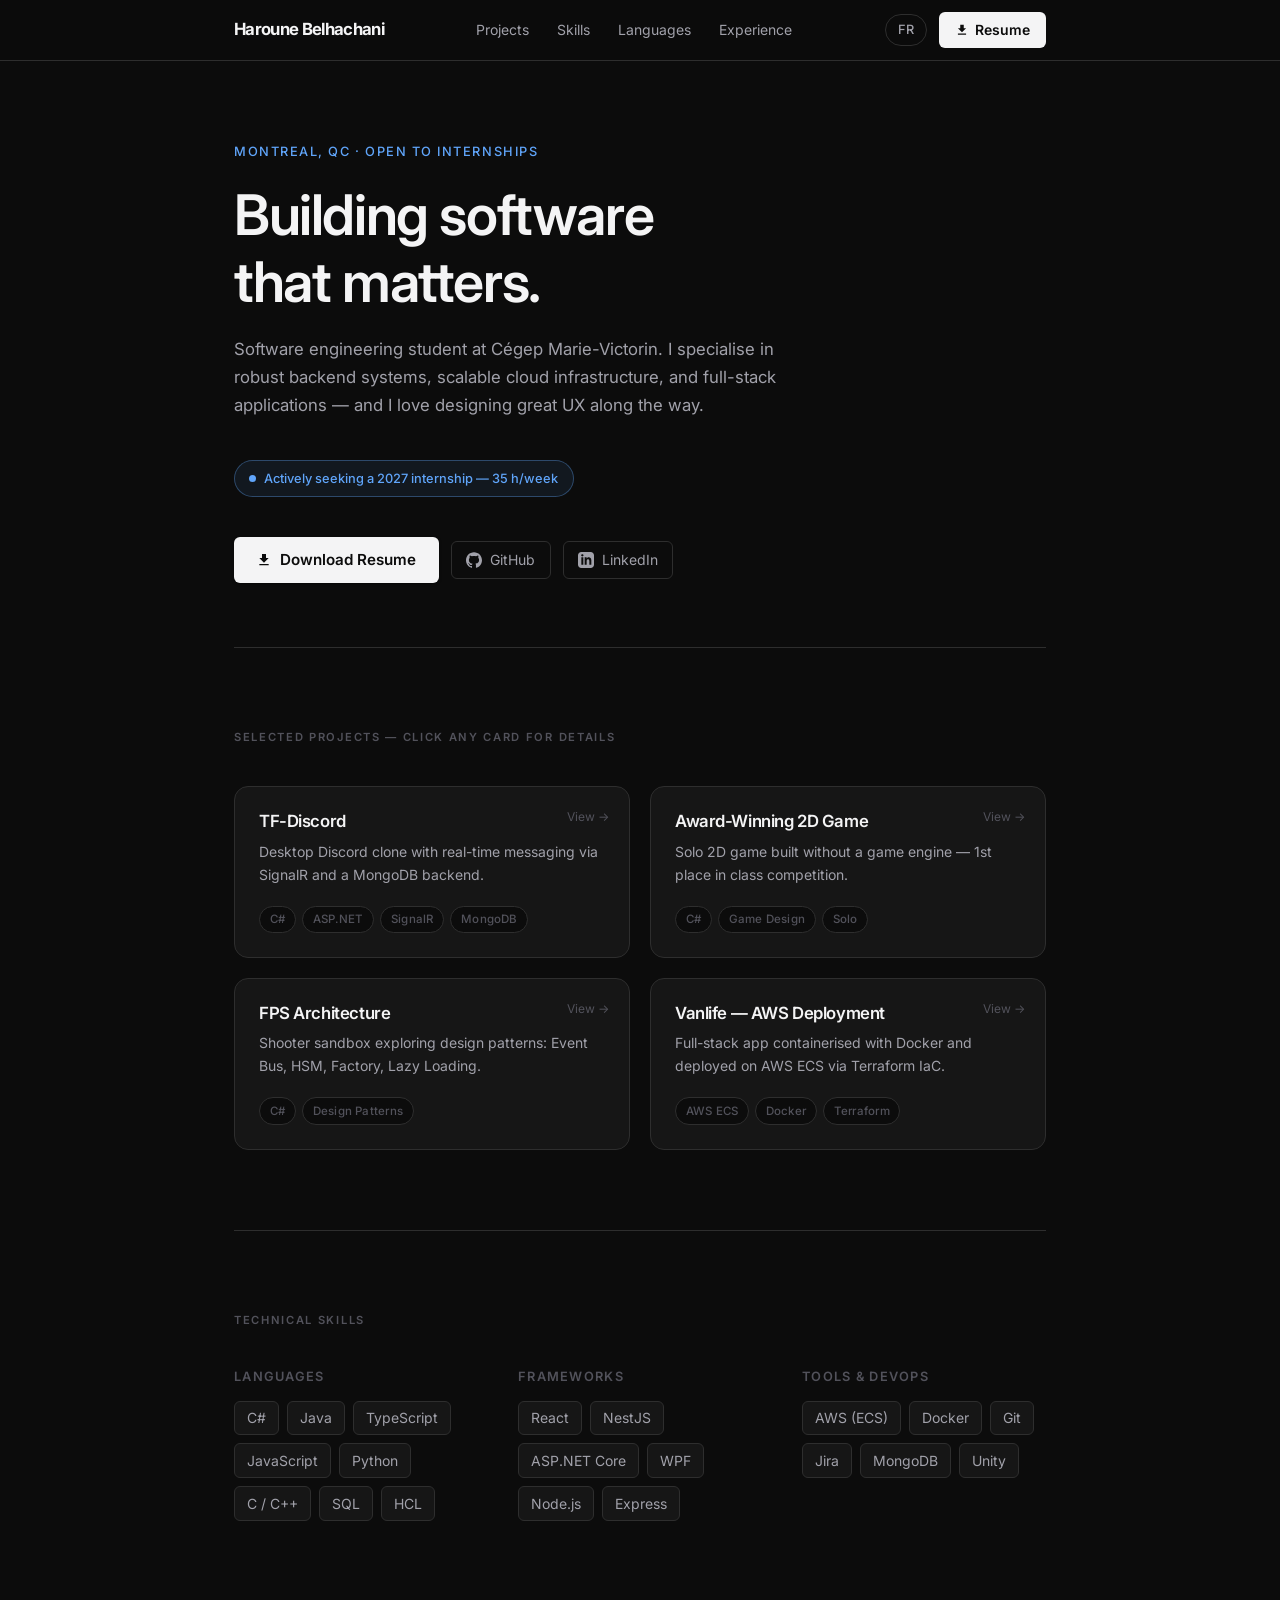
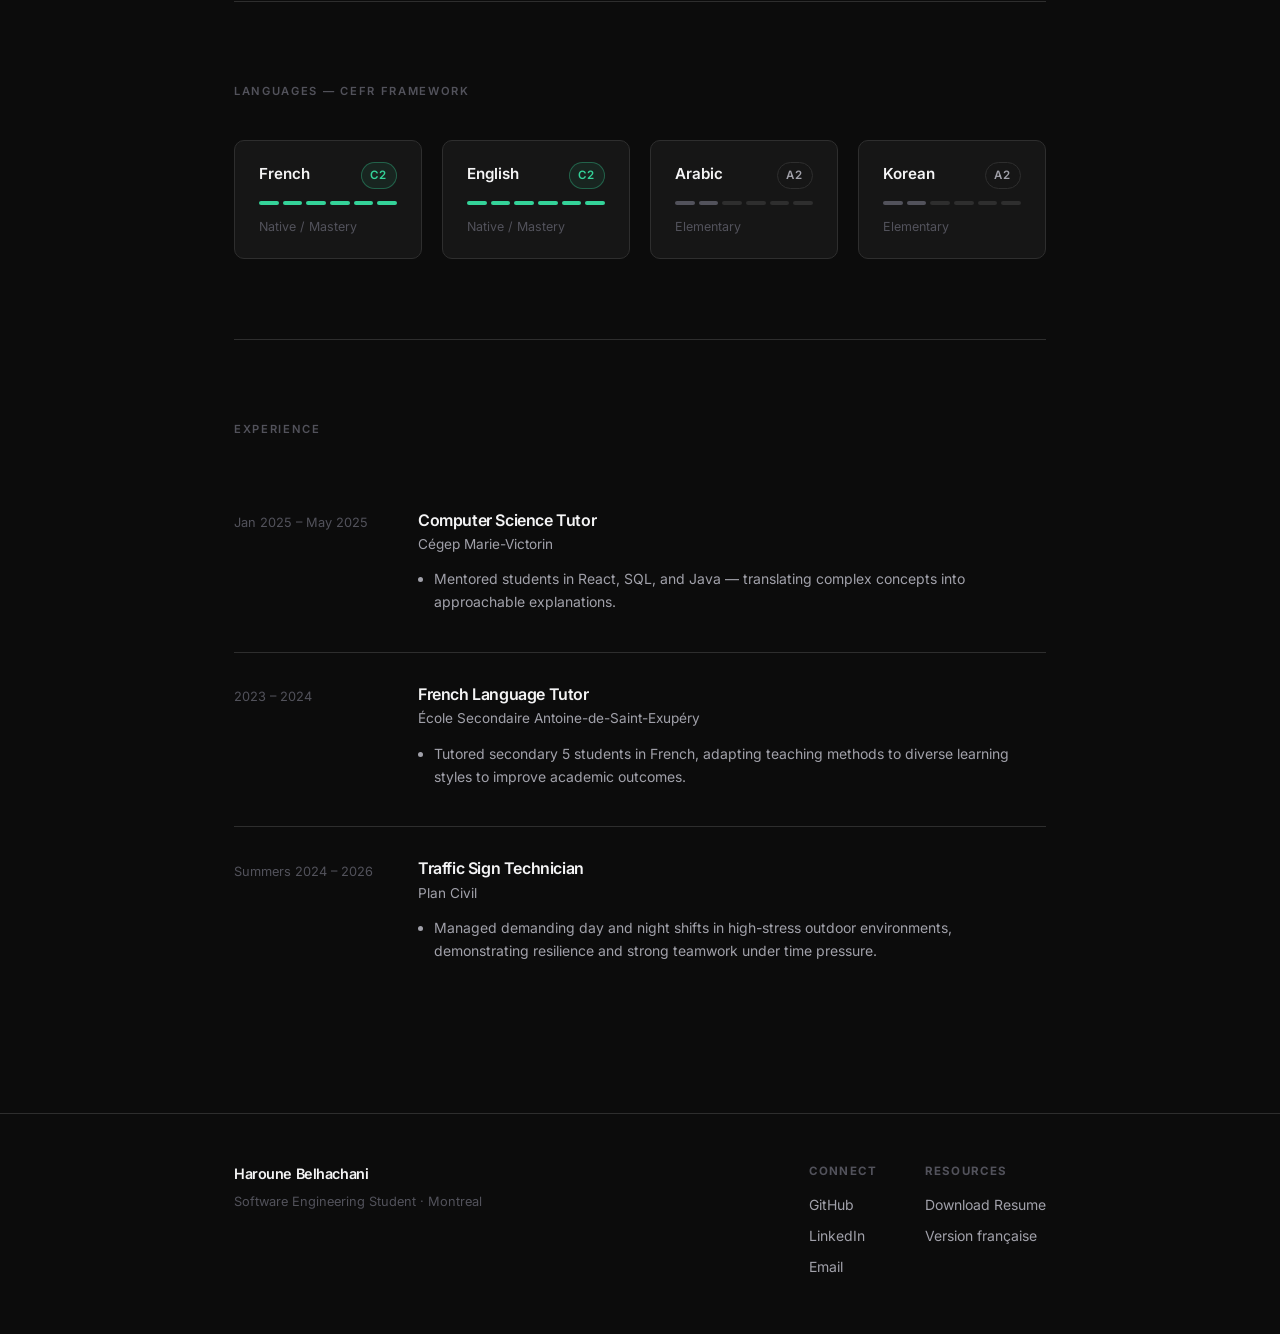
==== commit 2a17a10e: "add language cefr levels" ====
--- a/index.html
+++ b/index.html
@@ -20,6 +20,7 @@
             <div class="nav-center">
                 <a href="#projects" class="nav-anchor">Projects</a>
                 <a href="#skills"   class="nav-anchor">Skills</a>
+                <a href="#languages"  class="nav-anchor">Languages</a>
                 <a href="#experience" class="nav-anchor">Experience</a>
             </div>
 
@@ -163,6 +164,68 @@
 
         <hr class="divider">
 
+        <!-- ═══════════ LANGUAGES ═══════════ -->
+        <section id="languages" class="section">
+            <p class="section-label">Languages — CEFR Framework</p>
+            <div class="lang-grid">
+
+                <div class="lang-item">
+                    <div class="lang-header">
+                        <span class="lang-name">French</span>
+                        <span class="lang-level lang-level-c2">C2</span>
+                    </div>
+                    <div class="lang-pips">
+                        <div class="pip filled-c2"></div><div class="pip filled-c2"></div>
+                        <div class="pip filled-c2"></div><div class="pip filled-c2"></div>
+                        <div class="pip filled-c2"></div><div class="pip filled-c2"></div>
+                    </div>
+                    <span class="lang-desc">Native / Mastery</span>
+                </div>
+
+                <div class="lang-item">
+                    <div class="lang-header">
+                        <span class="lang-name">English</span>
+                        <span class="lang-level lang-level-c2">C2</span>
+                    </div>
+                    <div class="lang-pips">
+                        <div class="pip filled-c2"></div><div class="pip filled-c2"></div>
+                        <div class="pip filled-c2"></div><div class="pip filled-c2"></div>
+                        <div class="pip filled-c2"></div><div class="pip filled-c2"></div>
+                    </div>
+                    <span class="lang-desc">Native / Mastery</span>
+                </div>
+
+                <div class="lang-item">
+                    <div class="lang-header">
+                        <span class="lang-name">Arabic</span>
+                        <span class="lang-level lang-level-a">A2</span>
+                    </div>
+                    <div class="lang-pips">
+                        <div class="pip filled-a"></div><div class="pip filled-a"></div>
+                        <div class="pip"></div><div class="pip"></div>
+                        <div class="pip"></div><div class="pip"></div>
+                    </div>
+                    <span class="lang-desc">Elementary</span>
+                </div>
+
+                <div class="lang-item">
+                    <div class="lang-header">
+                        <span class="lang-name">Korean</span>
+                        <span class="lang-level lang-level-a">A2</span>
+                    </div>
+                    <div class="lang-pips">
+                        <div class="pip filled-a"></div><div class="pip filled-a"></div>
+                        <div class="pip"></div><div class="pip"></div>
+                        <div class="pip"></div><div class="pip"></div>
+                    </div>
+                    <span class="lang-desc">Elementary</span>
+                </div>
+
+            </div>
+        </section>
+
+        <hr class="divider">
+
         <!-- ═══════════ EXPERIENCE ═══════════ -->
         <section id="experience" class="section">
             <p class="section-label">Experience</p>
--- a/styles.css
+++ b/styles.css
@@ -610,6 +610,86 @@
 /* ============================================
    RESPONSIVE
    ============================================ */
+/* ============================================
+   LANGUAGES
+   ============================================ */
+.lang-grid {
+    display: grid;
+    grid-template-columns: repeat(auto-fit, minmax(180px, 1fr));
+    gap: 1.25rem;
+}
+
+.lang-item {
+    background: var(--bg-card);
+    border: 1px solid var(--border);
+    border-radius: var(--radius-md);
+    padding: 1.25rem 1.5rem;
+    display: flex;
+    flex-direction: column;
+    gap: 0.75rem;
+}
+
+.lang-header {
+    display: flex;
+    justify-content: space-between;
+    align-items: baseline;
+}
+
+.lang-name {
+    font-size: 0.95rem;
+    font-weight: 600;
+    color: var(--text-primary);
+}
+
+.lang-level {
+    font-size: 0.72rem;
+    font-weight: 600;
+    text-transform: uppercase;
+    letter-spacing: 0.08em;
+    padding: 0.2rem 0.55rem;
+    border-radius: var(--radius-full);
+    border: 1px solid;
+}
+
+/* Per-level colours */
+.lang-level-c2 {
+    color: #34d399;
+    border-color: rgba(52, 211, 153, 0.35);
+    background: rgba(52, 211, 153, 0.08);
+}
+.lang-level-b { /* future use */
+    color: var(--link-color);
+    border-color: rgba(96, 165, 250, 0.35);
+    background: rgba(96, 165, 250, 0.08);
+}
+.lang-level-a {
+    color: var(--text-secondary);
+    border-color: var(--border);
+    background: transparent;
+}
+
+/* Pip track */
+.lang-pips {
+    display: flex;
+    gap: 4px;
+}
+
+.pip {
+    height: 4px;
+    flex: 1;
+    border-radius: 99px;
+    background: var(--border);
+}
+
+.pip.filled-c2  { background: #34d399; }
+.pip.filled-b   { background: var(--link-color); }
+.pip.filled-a   { background: var(--text-dim); }
+
+.lang-desc {
+    font-size: 0.78rem;
+    color: var(--text-dim);
+}
+
 @media (max-width: 640px) {
     .exp-item { grid-template-columns: 1fr; gap: 0.5rem; }
     .footer-inner { flex-direction: column; }
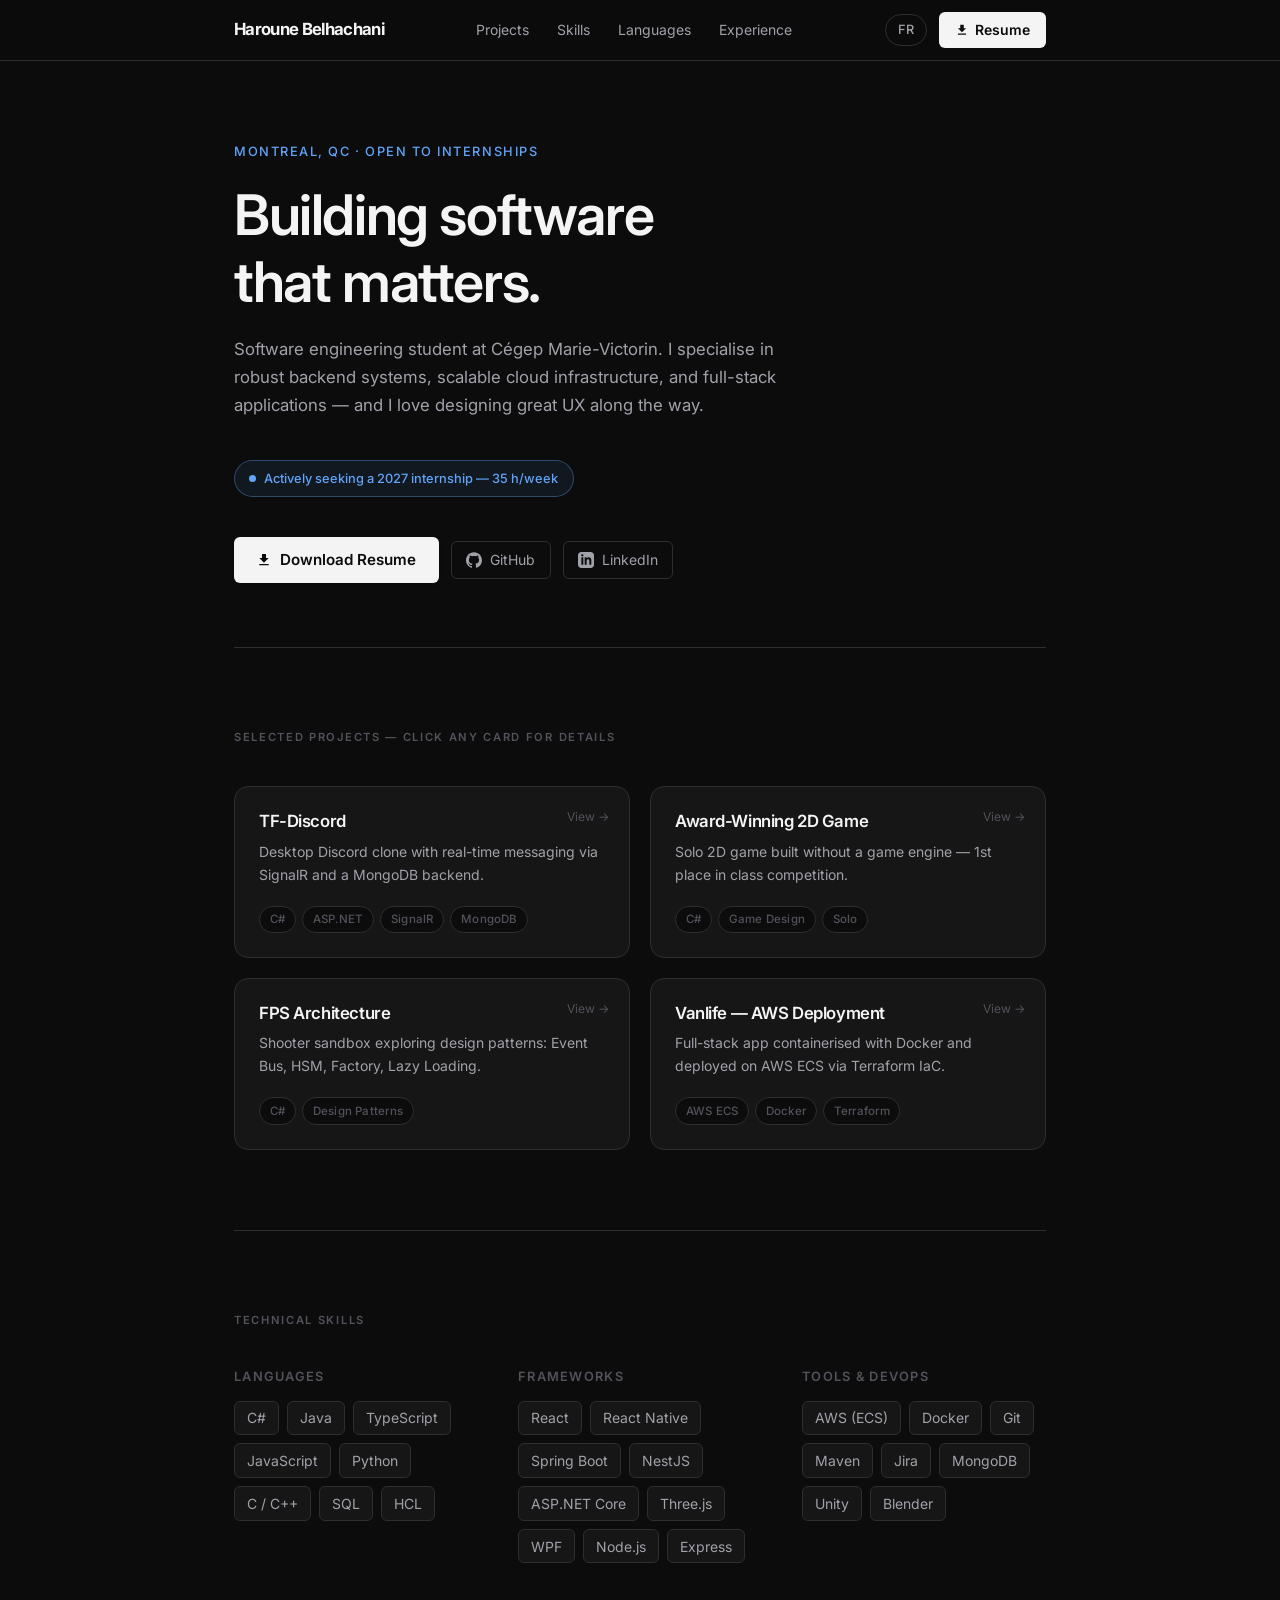
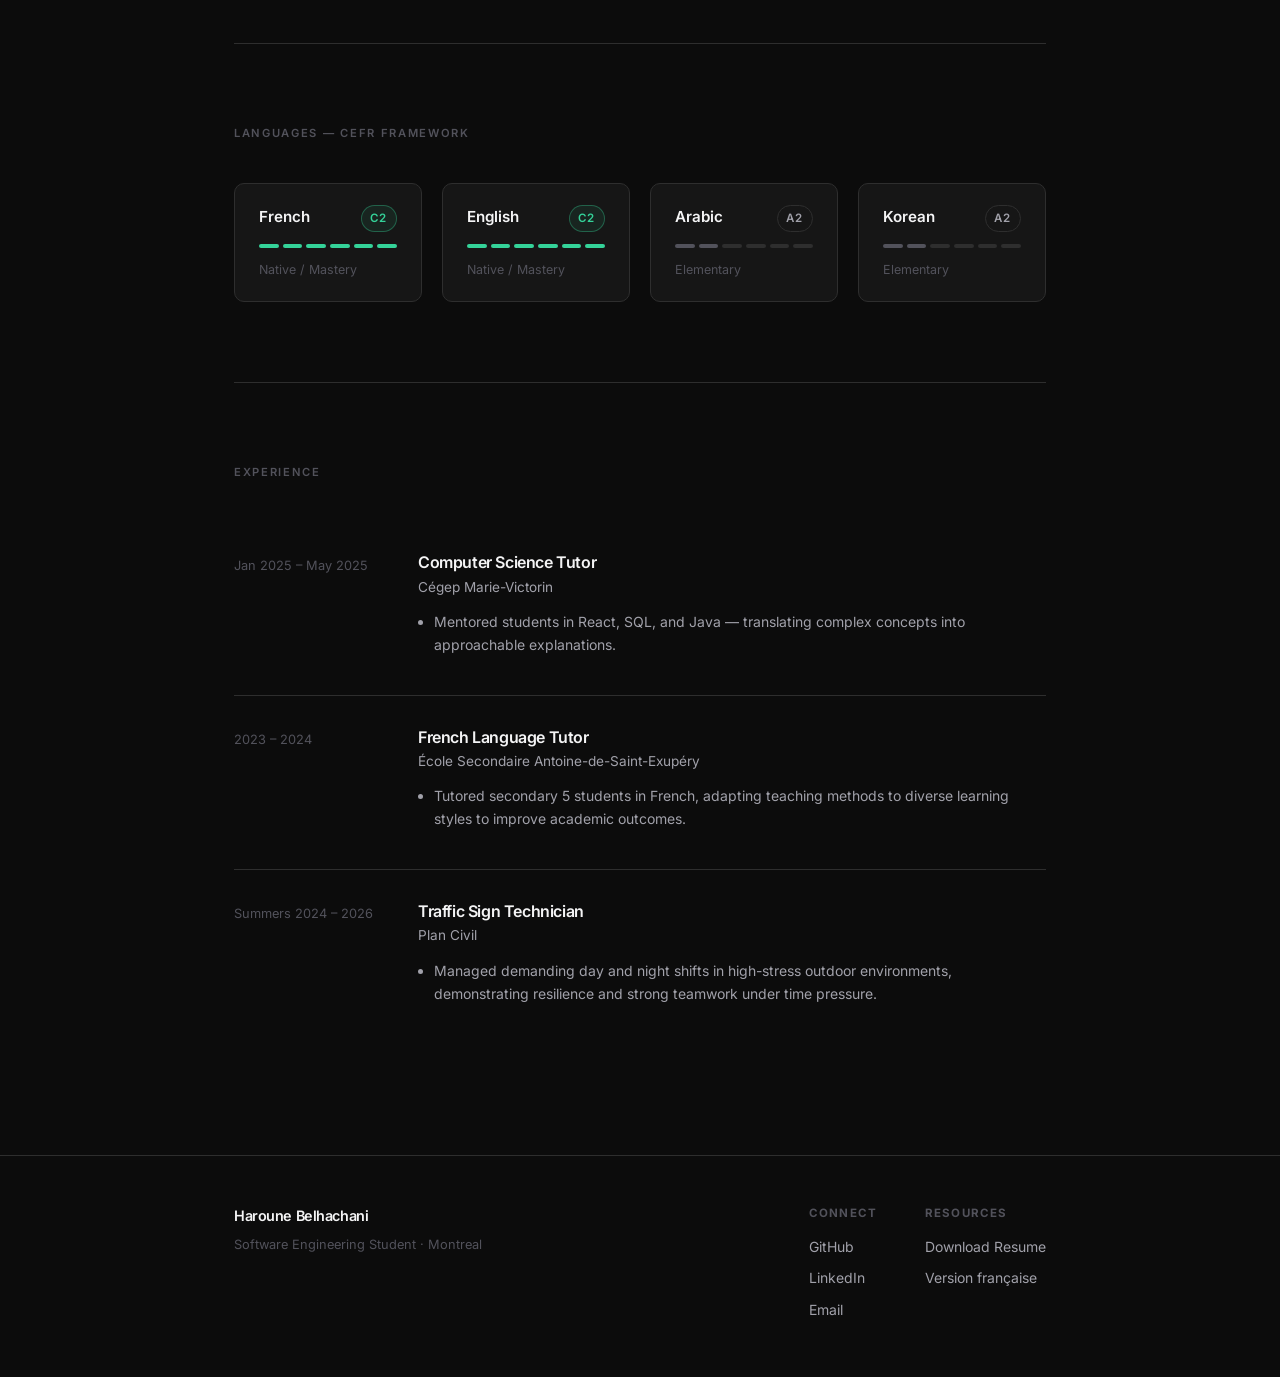
==== commit 216aba34: "add skills" ====
--- a/index.html
+++ b/index.html
@@ -148,7 +148,8 @@
                 <div class="skills-group">
                     <h4>Frameworks</h4>
                     <ul>
-                        <li>React</li><li>NestJS</li><li>ASP.NET Core</li>
+                        <li>React</li><li>React Native</li><li>Spring Boot</li>
+                        <li>NestJS</li><li>ASP.NET Core</li><li>Three.js</li>
                         <li>WPF</li><li>Node.js</li><li>Express</li>
                     </ul>
                 </div>
@@ -156,7 +157,8 @@
                     <h4>Tools & DevOps</h4>
                     <ul>
                         <li>AWS (ECS)</li><li>Docker</li><li>Git</li>
-                        <li>Jira</li><li>MongoDB</li><li>Unity</li>
+                        <li>Maven</li><li>Jira</li><li>MongoDB</li>
+                        <li>Unity</li><li>Blender</li>
                     </ul>
                 </div>
             </div>
